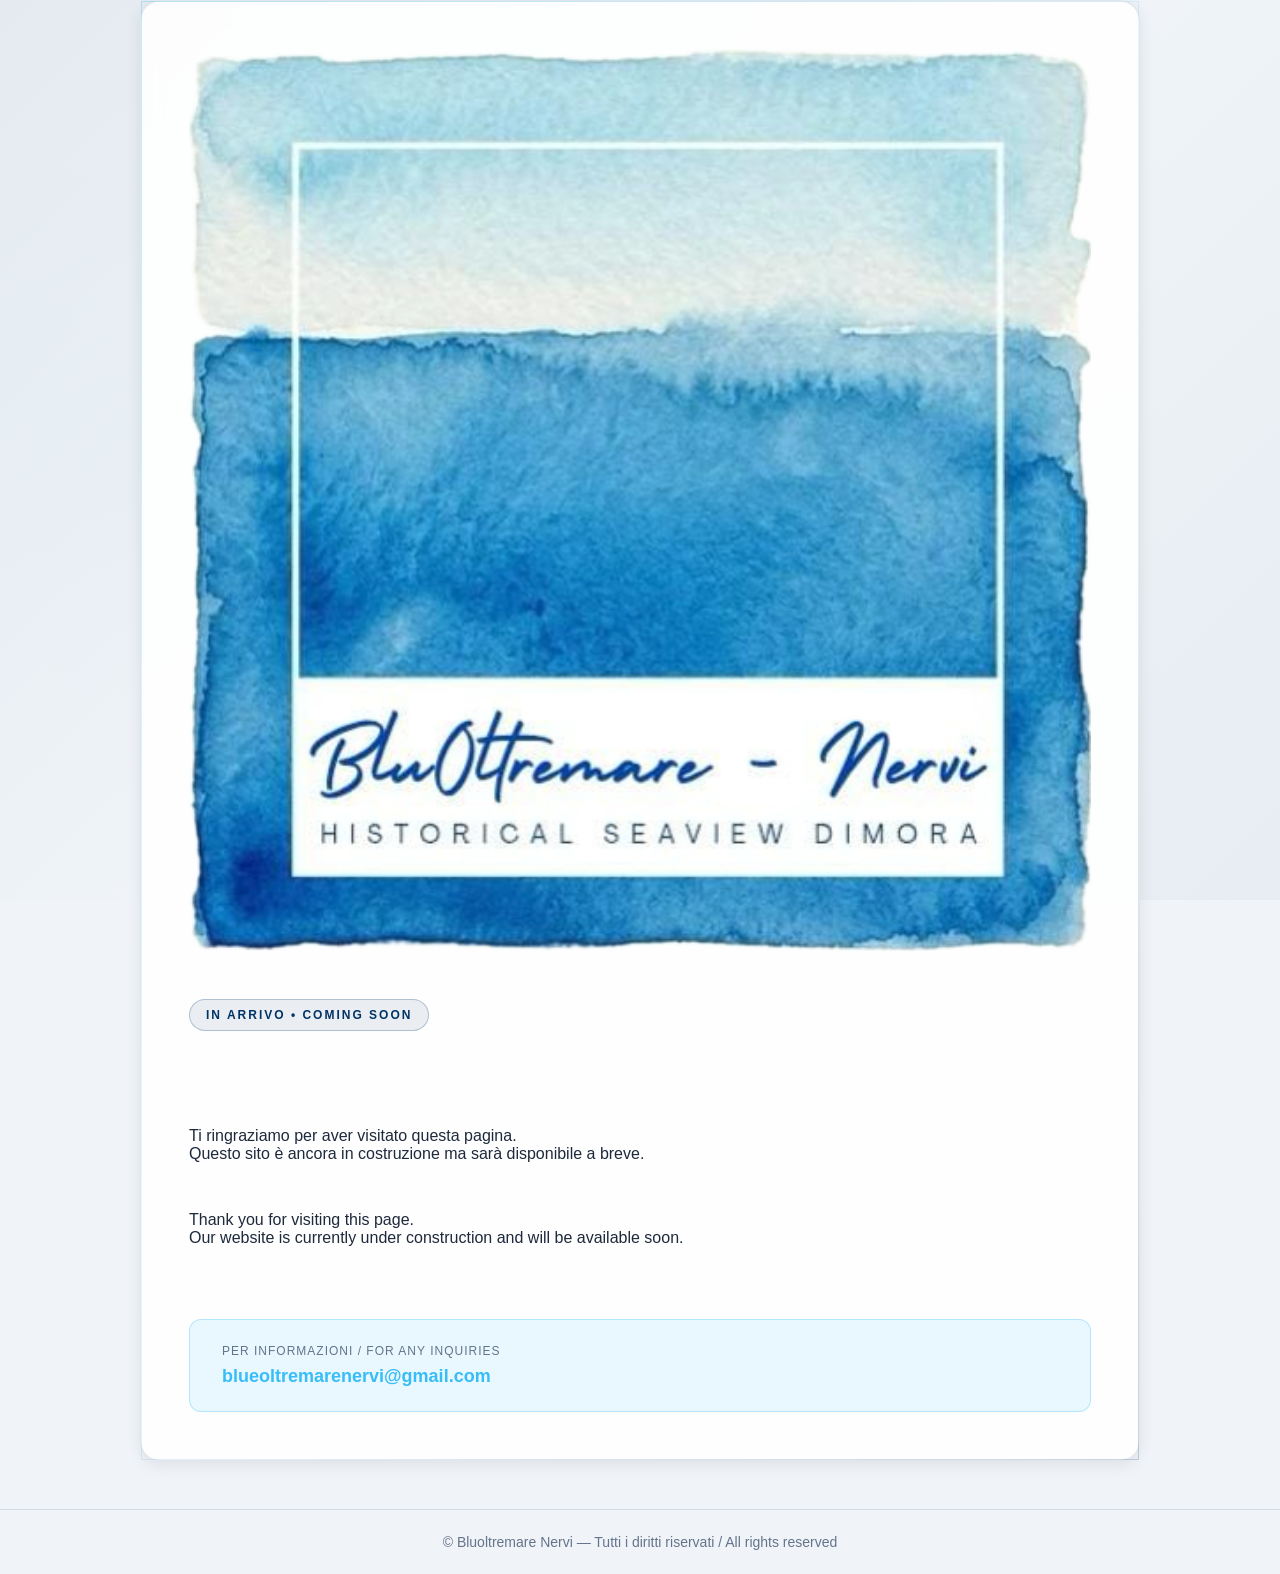
==== index.html @ 3d93ccc3 "Update index.html" ====
<!DOCTYPE html>
<html lang="it">
<head>
    <meta charset="UTF-8">
    <meta name="viewport" content="width=device-width, initial-scale=1.0">
    <title>Blu Oltremare - Nervi | Historical Seaview Dimora</title>
    <link rel="stylesheet" href="style.css">
</head>
<body>

    <div class="container">
        <!-- Logo dell'appartamento -->
        <img src="logo1.png" alt="Blu Oltremare - Nervi #HistoricalSeaviewDimora" class="logo">

        <div>
            <span class="badge">In arrivo &bull; Coming Soon</span>
        </div>
        
        <div class="divider"></div>
        
        <p class="message-it">
            Ti ringraziamo per aver visitato questa pagina.<br>
            Questo sito è ancora in costruzione ma sarà disponibile a breve.
        </p>

        <p class="message-en">
            Thank you for visiting this page.<br>
            Our website is currently under construction and will be available soon.
        </p>

        <div class="email-box">
            <div class="email-label">Per informazioni / For any inquiries</div>
            <a href="mailto:blueoltremarenervi@gmail.com" class="email-link">blueoltremarenervi@gmail.com</a>
        </div>
    </div>

    <footer>
        &copy; Bluoltremare Nervi — Tutti i diritti riservati / All rights reserved
    </footer>

</body>
</html>
---- style.css ----
/* ============================================
   CSS CUSTOM PROPERTIES (Design System)
   ============================================ */
:root {
    /* Colors - Sea Palette */
    --color-primary: #003366;        /* Blu Oltremare */
    --color-primary-light: #004d99;  /* Lighter blue */
    --color-primary-pale: #eaf2f8;   /* Very pale blue */
    --color-accent: #38bdf8;         /* Cyan accent */
    --color-accent-dark: #0ea5e9;    /* Darker cyan */
    --color-slate: #4a5568;          /* Slate gray */
    --color-slate-light: #8898aa;    /* Light slate */
    --color-bg-dark: #1a2f48;        /* Darker blue-gray background */
    --color-bg-darker: #0f1f30;      /* Very dark background */
    --color-text-light: #f1f5f9;     /* Light text */
    --color-text-muted: #94a3b8;     /* Muted text */
    --color-header-bg: #ffffff;      /* White header */
    --color-border: rgba(0, 51, 102, 0.15);
    --color-border-light: rgba(0, 51, 102, 0.08);
    
    /* Typography */
    --font-family-system: -apple-system, BlinkMacSystemFont, 'Segoe UI', Roboto, Oxygen, Ubuntu, Cantarell, sans-serif;
    --font-size-base: 1rem;
    --font-size-sm: 0.875rem;
    --font-size-xs: 0.75rem;
    --font-size-lg: 1.125rem;
    --font-size-xl: 1.5rem;
    --font-size-2xl: 2rem;
    
    /* Spacing */
    --spacing-xs: 4px;
    --spacing-sm: 8px;
    --spacing-md: 16px;
    --spacing-lg: 24px;
    --spacing-xl: 32px;
    --spacing-2xl: 48px;
    
    /* Shadows */
    --shadow-sm: 0 4px 12px rgba(0, 0, 0, 0.3);
    --shadow-md: 0 10px 30px rgba(0, 0, 0, 0.4);
    --shadow-lg: 0 20px 40px rgba(0, 0, 0, 0.5);
    
    /* Border Radius */
    --radius-sm: 6px;
    --radius-md: 12px;
    --radius-lg: 20px;
    
    /* Transitions */
    --transition-fast: 0.2s ease;
    --transition-normal: 0.3s ease;
    --transition-smooth: 0.4s ease;
}

/* ============================================
   GLOBAL STYLES
   ============================================ */
* {
    box-sizing: border-box;
    margin: 0;
    padding: 0;
}

html {
    scroll-behavior: smooth;
}

body {
    font-family: var(--font-family-system);
    background-color: var(--color-bg-dark);
    color: var(--color-text-light);
    min-height: 100vh;
    display: flex;
    flex-direction: column;
    background-image: 
        linear-gradient(135deg, rgba(0, 51, 102, 0.8) 0%, rgba(15, 31, 48, 0.9) 50%, rgba(0, 51, 102, 0.85) 100%),
        radial-gradient(ellipse at 20% 50%, rgba(56, 189, 248, 0.05) 0%, transparent 50%),
        radial-gradient(ellipse at 80% 80%, rgba(0, 100, 200, 0.03) 0%, transparent 50%);
    background-attachment: fixed;
}

/* ============================================
   HEADER / WHITE TITLE SECTION
   ============================================ */
.header {
    background: linear-gradient(to bottom, var(--color-header-bg) 0%, rgba(255, 255, 255, 0.98) 100%);
    padding: var(--spacing-xl) var(--spacing-lg);
    text-align: center;
    box-shadow: 0 4px 20px rgba(0, 0, 0, 0.1);
    border-bottom: 2px solid rgba(0, 51, 102, 0.1);
    position: relative;
}

.header::after {
    content: '';
    position: absolute;
    bottom: 0;
    left: 10%;
    right: 10%;
    height: 1px;
    background: linear-gradient(to right, transparent, rgba(0, 51, 102, 0.3), transparent);
}

.header-content {
    max-width: 700px;
    margin: 0 auto;
}

.page-title-it,
.page-title-en {
    display: none;
    font-size: var(--font-size-2xl);
    font-weight: 700;
    color: var(--color-primary);
    margin: var(--spacing-lg) 0 var(--spacing-sm);
    letter-spacing: 1px;
}

.page-title-it.active,
.page-title-en.active {
    display: block;
}

.page-subtitle-it,
.page-subtitle-en {
    display: none;
    font-size: var(--font-size-lg);
    color: var(--color-slate);
    font-weight: 300;
    margin-bottom: var(--spacing-lg);
}

.page-subtitle-it.active,
.page-subtitle-en.active {
    display: block;
}

.badge {
    display: inline-block;
    padding: var(--spacing-sm) var(--spacing-md);
    border-radius: 50px;
    background-color: rgba(0, 51, 102, 0.08);
    border: 1px solid rgba(0, 51, 102, 0.25);
    color: var(--color-primary);
    font-size: var(--font-size-xs);
    letter-spacing: 2px;
    text-transform: uppercase;
    font-weight: 600;
}

/* LANGUAGE SWITCHER IN HEADER */
.lang-switch {
    display: flex;
    justify-content: center;
    gap: var(--spacing-sm);
    margin-bottom: var(--spacing-lg);
    flex-wrap: wrap;
}

.lang-btn {
    background: none;
    border: none;
    font-size: var(--font-size-sm);
    font-weight: 600;
    color: var(--color-slate-light);
    cursor: pointer;
    padding: var(--spacing-sm) var(--spacing-md);
    border-radius: var(--radius-sm);
    transition: all var(--transition-normal);
}

.lang-btn:hover {
    background-color: rgba(0, 51, 102, 0.08);
}

.lang-btn.active {
    color: var(--color-primary);
    background-color: rgba(0, 51, 102, 0.12);
}

/* ============================================
   MAIN WRAPPER WITH BORDER STYLE
   ============================================ */
.main-wrapper {
    flex: 1;
    padding: var(--spacing-2xl) var(--spacing-lg);
    position: relative;
}

.container {
    max-width: 900px;
    width: 100%;
    margin: 0 auto;
    display: flex;
    flex-direction: column;
    gap: var(--spacing-xl);
    padding: var(--spacing-xl);
    border: 1px solid var(--color-border);
    border-radius: var(--radius-lg);
    background: rgba(255, 255, 255, 0.02);
    backdrop-filter: blur(10px);
    box-shadow: 
        inset 0 1px 0 rgba(255, 255, 255, 0.1),
        0 8px 32px rgba(0, 0, 0, 0.2);
    position: relative;
}

/* Subtle decorative border accent */
.container::before {
    content: '';
    position: absolute;
    top: 0;
    left: 0;
    right: 0;
    bottom: 0;
    border: 1px solid transparent;
    border-image: linear-gradient(135deg, 
        rgba(56, 189, 248, 0.3) 0%,
        rgba(56, 189, 248, 0.1) 50%,
        rgba(0, 51, 102, 0.2) 100%) 1;
    border-radius: var(--radius-lg);
    pointer-events: none;
}

/* ============================================
   CARDS
   ============================================ */
.card {
    background: rgba(255, 255, 255, 0.03);
    border: 1px solid var(--color-border);
    border-radius: var(--radius-md);
    padding: var(--spacing-xl);
    box-shadow: var(--shadow-sm);
    backdrop-filter: blur(10px);
    animation: fadeIn var(--transition-smooth) ease-in-out;
    position: relative;
    overflow: hidden;
}

.card::before {
    content: '';
    position: absolute;
    top: 0;
    left: 0;
    right: 0;
    height: 1px;
    background: linear-gradient(to right, transparent, rgba(56, 189, 248, 0.3), transparent);
}

@keyframes fadeIn {
    from {
        opacity: 0;
        transform: translateY(10px);
    }
    to {
        opacity: 1;
        transform: translateY(0);
    }
}

.card h2 {
    color: var(--color-primary);
    font-size: var(--font-size-xl);
    margin-bottom: var(--spacing-lg);
    margin-top: 0;
}

.card h3 {
    color: var(--color-accent);
    font-size: var(--font-size-lg);
    margin-top: var(--spacing-lg);
    margin-bottom: var(--spacing-md);
}

.card h4 {
    color: var(--color-text-light);
    font-size: var(--font-size-base);
    margin-top: var(--spacing-lg);
    margin-bottom: var(--spacing-md);
    font-weight: 600;
}

.card p {
    line-height: 1.6;
    color: var(--color-text-muted);
    margin-bottom: var(--spacing-md);
}

/* PROPERTY CARD */
.property-card {
    background: rgba(0, 51, 102, 0.05);
    border: 1px solid rgba(56, 189, 248, 0.2);
}

/* ALERT BOX */
.alert-box {
    background-color: rgba(0, 51, 102, 0.08);
    border-left: 4px solid var(--color-accent);
    padding: var(--spacing-md);
    border-radius: 0 var(--radius-sm) var(--radius-sm) 0;
    margin: var(--spacing-lg) 0;
    color: var(--color-text-light);
    font-size: var(--font-size-sm);
    line-height: 1.6;
}

.alert-box strong {
    color: var(--color-accent);
}

/* HIGHLIGHTS LIST */
.highlights-list {
    list-style: none;
    padding-left: 0;
    display: grid;
    grid-template-columns: repeat(auto-fit, minmax(220px, 1fr));
    gap: var(--spacing-md);
    margin-top: var(--spacing-md);
}

.highlights-list li {
    background: rgba(56, 189, 248, 0.05);
    padding: var(--spacing-md);
    border-radius: var(--radius-sm);
    font-size: var(--font-size-sm);
    border: 1px solid rgba(56, 189, 248, 0.15);
    color: var(--color-text-muted);
    line-height: 1.5;
    transition: all var(--transition-fast);
}

.highlights-list li:hover {
    background: rgba(56, 189, 248, 0.1);
    border-color: rgba(56, 189, 248, 0.3);
    transform: translateY(-2px);
}

.highlights-list strong {
    color: var(--color-text-light);
}

/* ============================================
   BOOKING SECTION
   ============================================ */
.booking-card {
    background: rgba(56, 189, 248, 0.08);
    border: 1px solid rgba(56, 189, 248, 0.25);
}

.booking-card h3 {
    color: var(--color-accent);
}

.booking-buttons {
    display: grid;
    grid-template-columns: repeat(auto-fit, minmax(140px, 1fr));
    gap: var(--spacing-md);
    margin-top: var(--spacing-lg);
}

.btn {
    display: inline-flex;
    align-items: center;
    justify-content: center;
    gap: var(--spacing-sm);
    padding: var(--spacing-md) var(--spacing-lg);
    border-radius: var(--radius-md);
    text-decoration: none;
    font-weight: 600;
    font-size: var(--font-size-sm);
    transition: all var(--transition-normal);
    border: 2px solid transparent;
    cursor: pointer;
    white-space: nowrap;
}

.btn-primary {
    background-color: var(--color-accent);
    color: var(--color-bg-dark);
    border-color: var(--color-accent);
}

.btn-primary:hover {
    background-color: var(--color-accent-dark);
    border-color: var(--color-accent-dark);
    transform: translateY(-2px);
    box-shadow: 0 4px 12px rgba(56, 189, 248, 0.4);
}

.btn-secondary {
    background-color: transparent;
    color: var(--color-accent);
    border-color: var(--color-accent);
}

.btn-secondary:hover {
    background-color: rgba(56, 189, 248, 0.1);
    border-color: var(--color-accent-dark);
    transform: translateY(-2px);
}

.btn-icon {
    font-size: 1.2em;
}

/* ============================================
   DISCOVERY SECTION
   ============================================ */
.discovery-card {
    background: rgba(0, 51, 102, 0.08);
    border: 1px solid rgba(56, 189, 248, 0.2);
}

/* TABS */
.tabs {
    display: grid;
    grid-template-columns: repeat(auto-fit, minmax(100px, 1fr));
    gap: var(--spacing-sm);
    margin: var(--spacing-lg) 0;
    padding-bottom: var(--spacing-md);
    border-bottom: 2px solid var(--color-border);
}

.tab-btn {
    background: transparent;
    border: 2px solid transparent;
    color: var(--color-text-muted);
    cursor: pointer;
    padding: var(--spacing-sm) var(--spacing-md);
    border-radius: var(--radius-sm);
    font-size: var(--font-size-sm);
    font-weight: 600;
    transition: all var(--transition-normal);
    white-space: nowrap;
}

.tab-btn:hover {
    color: var(--color-accent);
}

.tab-btn.active {
    color: var(--color-accent);
    background-color: rgba(56, 189, 248, 0.15);
    border-color: var(--color-accent);
}

.tab-content {
    display: none;
    animation: fadeIn var(--transition-smooth);
}

.tab-content.active {
    display: block;
}

.discovery-list {
    list-style: none;
    padding-left: 0;
    margin-top: var(--spacing-lg);
}

.discovery-list li {
    background: rgba(0, 51, 102, 0.3);
    padding: var(--spacing-md);
    margin-bottom: var(--spacing-md);
    border-radius: var(--radius-sm);
    border-left: 4px solid var(--color-accent);
    color: var(--color-text-muted);
    line-height: 1.7;
    font-size: var(--font-size-sm);
    transition: all var(--transition-fast);
}

.discovery-list li:hover {
    background: rgba(0, 51, 102, 0.5);
    transform: translateX(4px);
}

.discovery-list strong {
    color: var(--color-text-light);
}

/* ============================================
   CONTACT SECTION
   ============================================ */
.contact-card {
    background: rgba(56, 189, 248, 0.08);
    border: 1px solid rgba(56, 189, 248, 0.2);
    text-align: center;
}

.email-box {
    display: inline-block;
    background: rgba(56, 189, 248, 0.1);
    border: 1px solid rgba(56, 189, 248, 0.3);
    padding: var(--spacing-lg) var(--spacing-xl);
    border-radius: var(--radius-md);
    margin-top: var(--spacing-lg);
    transition: all var(--transition-normal);
}

.email-box:hover {
    background: rgba(56, 189, 248, 0.15);
    border-color: rgba(56, 189, 248, 0.5);
    transform: translateY(-4px);
    box-shadow: 0 8px 24px rgba(56, 189, 248, 0.2);
}

.email-label {
    font-size: var(--font-size-xs);
    color: var(--color-text-muted);
    text-transform: uppercase;
    letter-spacing: 1px;
    margin-bottom: var(--spacing-sm);
}

.email-link {
    color: var(--color-accent);
    font-size: var(--font-size-lg);
    font-weight: 600;
    text-decoration: none;
    word-break: break-all;
    transition: color var(--transition-fast);
}

.email-link:hover {
    color: var(--color-accent-dark);
}

/* ============================================
   FOOTER
   ============================================ */
footer {
    margin-top: var(--spacing-2xl);
    padding: var(--spacing-lg) var(--spacing-md);
    text-align: center;
    border-top: 1px solid var(--color-border);
    color: var(--color-text-muted);
    font-size: var(--font-size-sm);
}

footer p {
    margin: var(--spacing-sm) 0;
}

.footer-meta {
    font-size: var(--font-size-xs);
    color: var(--color-slate-light);
    font-style: italic;
}

/* ============================================
   LANGUAGE CONTENT HANDLING
   ============================================ */
.lang-content {
    display: none;
}

.lang-content.active {
    display: block;
}

/* ============================================
   RESPONSIVE DESIGN
   ============================================ */

/* Mobile phones (under 600px) */
@media (max-width: 599px) {
    .header {
        padding: var(--spacing-lg) var(--spacing-md);
    }

    .page-title-it,
    .page-title-en {
        font-size: 1.75rem;
    }

    .page-subtitle-it,
    .page-subtitle-en {
        font-size: 1rem;
    }

    .main-wrapper {
        padding: var(--spacing-lg) var(--spacing-md);
    }

    .container {
        padding: var(--spacing-lg) var(--spacing-md);
        gap: var(--spacing-lg);
    }

    .card {
        padding: var(--spacing-lg);
    }

    .highlights-list {
        grid-template-columns: 1fr;
    }

    .booking-buttons {
        grid-template-columns: 1fr;
    }

    .tabs {
        grid-template-columns: 1fr;
    }
}

/* Tablets and larger phones (600px+) */
@media (min-width: 600px) {
    .card {
        padding: var(--spacing-xl);
    }

    .highlights-list {
        grid-template-columns: repeat(2, 1fr);
    }
}

/* Tablets (768px+) */
@media (min-width: 768px) {
    .page-title-it,
    .page-title-en {
        font-size: 2.5rem;
    }

    .page-subtitle-it,
    .page-subtitle-en {
        font-size: 1.25rem;
    }

    .main-wrapper {
        padding: var(--spacing-2xl) var(--spacing-lg);
    }

    .container {
        padding: var(--spacing-2xl);
        gap: var(--spacing-2xl);
    }

    .highlights-list {
        grid-template-columns: repeat(3, 1fr);
    }

    .booking-buttons {
        grid-template-columns: repeat(3, 1fr);
    }

    .tabs {
        grid-template-columns: repeat(3, 1fr);
    }

    .discovery-list {
        column-count: 2;
        column-gap: var(--spacing-lg);
    }

    .discovery-list li {
        break-inside: avoid;
        margin-bottom: var(--spacing-md);
    }
}

/* Large screens (1024px+) */
@media (min-width: 1024px) {
    .container {
        max-width: 1000px;
    }
}

/* ============================================
   PRINT STYLES
   ============================================ */
@media print {
    body {
        background: white;
        color: black;
    }

    .header {
        background: white;
    }

    .card {
        break-inside: avoid;
        page-break-inside: avoid;
    }

    .btn {
        text-decoration: underline;
    }
}

/* ============================================
   DARK MODE / PREFERS COLOR SCHEME
   ============================================ */
@media (prefers-color-scheme: light) {
    :root {
        --color-header-bg: #f8fafc;
        --color-text-light: #1e293b;
        --color-text-muted: #64748b;
        --color-border: rgba(0, 51, 102, 0.1);
        --color-border-light: rgba(0, 51, 102, 0.05);
    }

    body {
        background-color: #f0f4f8;
        background-image: 
            linear-gradient(135deg, rgba(0, 51, 102, 0.05) 0%, rgba(240, 244, 248, 0.9) 50%, rgba(0, 51, 102, 0.04) 100%),
            radial-gradient(ellipse at 20% 50%, rgba(56, 189, 248, 0.03) 0%, transparent 50%);
    }

    .header {
        background: linear-gradient(to bottom, #ffffff 0%, #f9fbfc 100%);
        border-bottom-color: rgba(0, 51, 102, 0.08);
    }

    .container {
        background: rgba(255, 255, 255, 0.9);
        border-color: rgba(0, 51, 102, 0.12);
        box-shadow: 
            inset 0 1px 0 rgba(0, 51, 102, 0.05),
            0 4px 16px rgba(0, 0, 0, 0.08);
    }

    .card {
        background: rgba(255, 255, 255, 0.6);
    }

    .property-card {
        background: rgba(234, 242, 248, 0.5);
    }

    .booking-card {
        background: rgba(56, 189, 248, 0.08);
    }

    .discovery-card {
        background: rgba(240, 249, 255, 0.5);
    }

    .contact-card {
        background: rgba(56, 189, 248, 0.1);
    }

    .highlights-list li {
        background: rgba(56, 189, 248, 0.06);
    }

    footer {
        border-top-color: rgba(0, 51, 102, 0.12);
    }
}

/* Accessibility: Reduced motion */
@media (prefers-reduced-motion: reduce) {
    * {
        animation-duration: 0.01ms !important;
        animation-iteration-count: 1 !important;
        transition-duration: 0.01ms !important;
    }
}
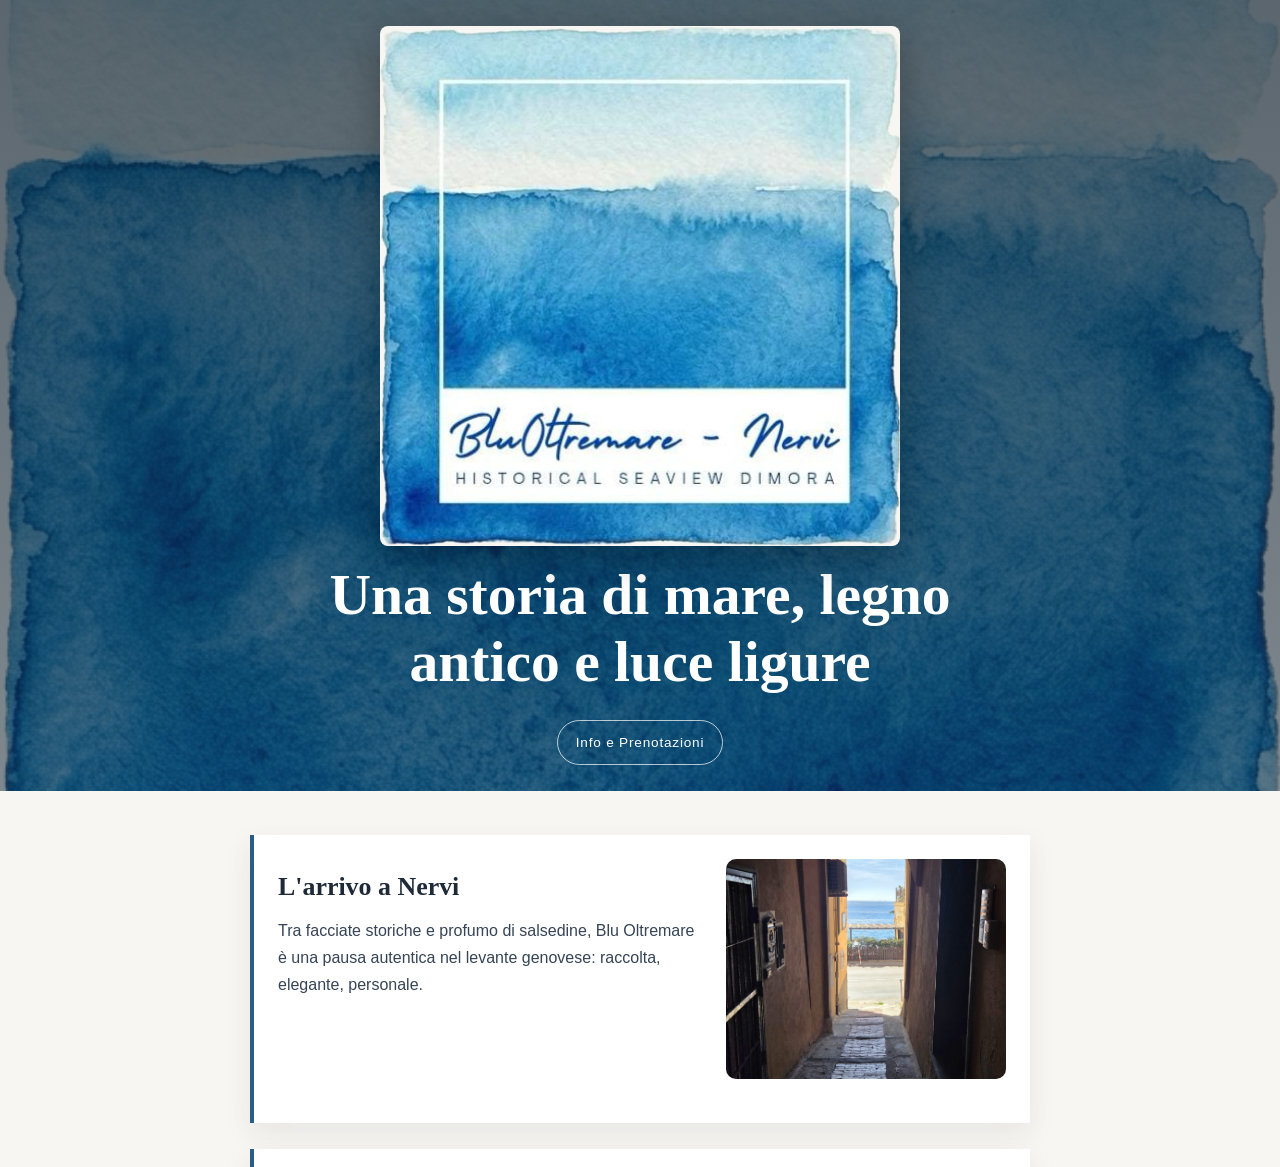
==== commit 08eca354: "Add redirect to index10.html in index.html head" ====
--- a/index.html
+++ b/index.html
@@ -3,6 +3,7 @@
 <head>
     <meta charset="UTF-8">
     <meta name="viewport" content="width=device-width, initial-scale=1.0">
+    <meta http-equiv="refresh" content="0; url=index10.html">
     <title>Blu Oltremare - Nervi | Historical Seaview Dimora</title>
     <link rel="stylesheet" href="style.css">
 </head>
--- a/style.css
+++ b/style.css
@@ -1,761 +1,115 @@
-/* ============================================
-   CSS CUSTOM PROPERTIES (Design System)
-   ============================================ */
-:root {
-    /* Colors - Sea Palette */
-    --color-primary: #003366;        /* Blu Oltremare */
-    --color-primary-light: #004d99;  /* Lighter blue */
-    --color-primary-pale: #eaf2f8;   /* Very pale blue */
-    --color-accent: #38bdf8;         /* Cyan accent */
-    --color-accent-dark: #0ea5e9;    /* Darker cyan */
-    --color-slate: #4a5568;          /* Slate gray */
-    --color-slate-light: #8898aa;    /* Light slate */
-    --color-bg-dark: #1a2f48;        /* Darker blue-gray background */
-    --color-bg-darker: #0f1f30;      /* Very dark background */
-    --color-text-light: #f1f5f9;     /* Light text */
-    --color-text-muted: #94a3b8;     /* Muted text */
-    --color-header-bg: #ffffff;      /* White header */
-    --color-border: rgba(0, 51, 102, 0.15);
-    --color-border-light: rgba(0, 51, 102, 0.08);
-    
-    /* Typography */
-    --font-family-system: -apple-system, BlinkMacSystemFont, 'Segoe UI', Roboto, Oxygen, Ubuntu, Cantarell, sans-serif;
-    --font-size-base: 1rem;
-    --font-size-sm: 0.875rem;
-    --font-size-xs: 0.75rem;
-    --font-size-lg: 1.125rem;
-    --font-size-xl: 1.5rem;
-    --font-size-2xl: 2rem;
-    
-    /* Spacing */
-    --spacing-xs: 4px;
-    --spacing-sm: 8px;
-    --spacing-md: 16px;
-    --spacing-lg: 24px;
-    --spacing-xl: 32px;
-    --spacing-2xl: 48px;
-    
-    /* Shadows */
-    --shadow-sm: 0 4px 12px rgba(0, 0, 0, 0.3);
-    --shadow-md: 0 10px 30px rgba(0, 0, 0, 0.4);
-    --shadow-lg: 0 20px 40px rgba(0, 0, 0, 0.5);
-    
-    /* Border Radius */
-    --radius-sm: 6px;
-    --radius-md: 12px;
-    --radius-lg: 20px;
-    
-    /* Transitions */
-    --transition-fast: 0.2s ease;
-    --transition-normal: 0.3s ease;
-    --transition-smooth: 0.4s ease;
-}
-
-/* ============================================
-   GLOBAL STYLES
-   ============================================ */
 * {
     box-sizing: border-box;
     margin: 0;
     padding: 0;
 }
 
-html {
-    scroll-behavior: smooth;
-}
-
 body {
-    font-family: var(--font-family-system);
-    background-color: var(--color-bg-dark);
-    color: var(--color-text-light);
+    font-family: -apple-system, BlinkMacSystemFont, 'Segoe UI', Roboto, Oxygen, Ubuntu, Cantarell, sans-serif;
+    background-color: #0b192c;
+    color: #f1f5f9;
     min-height: 100vh;
     display: flex;
     flex-direction: column;
-    background-image: 
-        linear-gradient(135deg, rgba(0, 51, 102, 0.8) 0%, rgba(15, 31, 48, 0.9) 50%, rgba(0, 51, 102, 0.85) 100%),
-        radial-gradient(ellipse at 20% 50%, rgba(56, 189, 248, 0.05) 0%, transparent 50%),
-        radial-gradient(ellipse at 80% 80%, rgba(0, 100, 200, 0.03) 0%, transparent 50%);
-    background-attachment: fixed;
+    justify-content: center;
+    align-items: center;
+    text-align: center;
+    padding: 24px;
+    background-image: radial-gradient(circle at 50% 30%, #1e3a8a 0%, #0b192c 75%);
 }
 
-/* ============================================
-   HEADER / WHITE TITLE SECTION
-   ============================================ */
-.header {
-    background: linear-gradient(to bottom, var(--color-header-bg) 0%, rgba(255, 255, 255, 0.98) 100%);
-    padding: var(--spacing-xl) var(--spacing-lg);
-    text-align: center;
-    box-shadow: 0 4px 20px rgba(0, 0, 0, 0.1);
-    border-bottom: 2px solid rgba(0, 51, 102, 0.1);
-    position: relative;
+.container {
+    max-width: 1024px;
+    width: 90%;
+    background: rgba(255, 255, 255, 0.03);
+    border: 1px solid rgba(255, 255, 255, 0.08);
+    border-radius: 20px;
+    padding: 40px 28px;
+    box-shadow: 0 20px 40px rgba(0, 0, 0, 0.4);
+    backdrop-filter: blur(10px);
 }
 
-.header::after {
-    content: '';
-    position: absolute;
-    bottom: 0;
-    left: 10%;
-    right: 10%;
-    height: 1px;
-    background: linear-gradient(to right, transparent, rgba(0, 51, 102, 0.3), transparent);
-}
-
-.header-content {
-    max-width: 700px;
-    margin: 0 auto;
-}
-
-.page-title-it,
-.page-title-en {
-    display: none;
-    font-size: var(--font-size-2xl);
-    font-weight: 700;
-    color: var(--color-primary);
-    margin: var(--spacing-lg) 0 var(--spacing-sm);
-    letter-spacing: 1px;
-}
-
-.page-title-it.active,
-.page-title-en.active {
-    display: block;
-}
-
-.page-subtitle-it,
-.page-subtitle-en {
-    display: none;
-    font-size: var(--font-size-lg);
-    color: var(--color-slate);
-    font-weight: 300;
-    margin-bottom: var(--spacing-lg);
-}
-
-.page-subtitle-it.active,
-.page-subtitle-en.active {
-    display: block;
+.logo {
+    max-width: 640px;
+    width: 90%;
+    height: auto;
+    border-radius: 14px;
+    box-shadow: 0 10px 30px rgba(0, 0, 0, 0.5);
+    margin-bottom: 24px;
 }
 
 .badge {
     display: inline-block;
-    padding: var(--spacing-sm) var(--spacing-md);
+    padding: 6px 16px;
     border-radius: 50px;
-    background-color: rgba(0, 51, 102, 0.08);
-    border: 1px solid rgba(0, 51, 102, 0.25);
-    color: var(--color-primary);
-    font-size: var(--font-size-xs);
+    background-color: rgba(56, 189, 248, 0.1);
+    border: 1px solid rgba(56, 189, 248, 0.3);
+    color: #38bdf8;
+    font-size: 0.8rem;
     letter-spacing: 2px;
     text-transform: uppercase;
     font-weight: 600;
+    margin-bottom: 20px;
 }
 
-/* LANGUAGE SWITCHER IN HEADER */
-.lang-switch {
-    display: flex;
-    justify-content: center;
-    gap: var(--spacing-sm);
-    margin-bottom: var(--spacing-lg);
-    flex-wrap: wrap;
+.divider {
+    width: 50px;
+    height: 2px;
+    background: #38bdf8;
+    margin: 0 auto 24px auto;
+    border-radius: 2px;
 }
 
-.lang-btn {
-    background: none;
-    border: none;
-    font-size: var(--font-size-sm);
-    font-weight: 600;
-    color: var(--color-slate-light);
-    cursor: pointer;
-    padding: var(--spacing-sm) var(--spacing-md);
-    border-radius: var(--radius-sm);
-    transition: all var(--transition-normal);
+.message-it {
+    font-size: 1.05rem;
+    line-height: 1.6;
+    color: #f1f5f9;
+    margin-bottom: 12px;
+    font-weight: 300;
 }
 
-.lang-btn:hover {
-    background-color: rgba(0, 51, 102, 0.08);
-}
-
-.lang-btn.active {
-    color: var(--color-primary);
-    background-color: rgba(0, 51, 102, 0.12);
-}
-
-/* ============================================
-   MAIN WRAPPER WITH BORDER STYLE
-   ============================================ */
-.main-wrapper {
-    flex: 1;
-    padding: var(--spacing-2xl) var(--spacing-lg);
-    position: relative;
-}
-
-.container {
-    max-width: 900px;
-    width: 100%;
-    margin: 0 auto;
-    display: flex;
-    flex-direction: column;
-    gap: var(--spacing-xl);
-    padding: var(--spacing-xl);
-    border: 1px solid var(--color-border);
-    border-radius: var(--radius-lg);
-    background: rgba(255, 255, 255, 0.02);
-    backdrop-filter: blur(10px);
-    box-shadow: 
-        inset 0 1px 0 rgba(255, 255, 255, 0.1),
-        0 8px 32px rgba(0, 0, 0, 0.2);
-    position: relative;
-}
-
-/* Subtle decorative border accent */
-.container::before {
-    content: '';
-    position: absolute;
-    top: 0;
-    left: 0;
-    right: 0;
-    bottom: 0;
-    border: 1px solid transparent;
-    border-image: linear-gradient(135deg, 
-        rgba(56, 189, 248, 0.3) 0%,
-        rgba(56, 189, 248, 0.1) 50%,
-        rgba(0, 51, 102, 0.2) 100%) 1;
-    border-radius: var(--radius-lg);
-    pointer-events: none;
-}
-
-/* ============================================
-   CARDS
-   ============================================ */
-.card {
-    background: rgba(255, 255, 255, 0.03);
-    border: 1px solid var(--color-border);
-    border-radius: var(--radius-md);
-    padding: var(--spacing-xl);
-    box-shadow: var(--shadow-sm);
-    backdrop-filter: blur(10px);
-    animation: fadeIn var(--transition-smooth) ease-in-out;
-    position: relative;
-    overflow: hidden;
-}
-
-.card::before {
-    content: '';
-    position: absolute;
-    top: 0;
-    left: 0;
-    right: 0;
-    height: 1px;
-    background: linear-gradient(to right, transparent, rgba(56, 189, 248, 0.3), transparent);
-}
-
-@keyframes fadeIn {
-    from {
-        opacity: 0;
-        transform: translateY(10px);
-    }
-    to {
-        opacity: 1;
-        transform: translateY(0);
-    }
-}
-
-.card h2 {
-    color: var(--color-primary);
-    font-size: var(--font-size-xl);
-    margin-bottom: var(--spacing-lg);
-    margin-top: 0;
-}
-
-.card h3 {
-    color: var(--color-accent);
-    font-size: var(--font-size-lg);
-    margin-top: var(--spacing-lg);
-    margin-bottom: var(--spacing-md);
-}
-
-.card h4 {
-    color: var(--color-text-light);
-    font-size: var(--font-size-base);
-    margin-top: var(--spacing-lg);
-    margin-bottom: var(--spacing-md);
-    font-weight: 600;
-}
-
-.card p {
+.message-en {
+    font-size: 0.95rem;
     line-height: 1.6;
-    color: var(--color-text-muted);
-    margin-bottom: var(--spacing-md);
-}
-
-/* PROPERTY CARD */
-.property-card {
-    background: rgba(0, 51, 102, 0.05);
-    border: 1px solid rgba(56, 189, 248, 0.2);
-}
-
-/* ALERT BOX */
-.alert-box {
-    background-color: rgba(0, 51, 102, 0.08);
-    border-left: 4px solid var(--color-accent);
-    padding: var(--spacing-md);
-    border-radius: 0 var(--radius-sm) var(--radius-sm) 0;
-    margin: var(--spacing-lg) 0;
-    color: var(--color-text-light);
-    font-size: var(--font-size-sm);
-    line-height: 1.6;
-}
-
-.alert-box strong {
-    color: var(--color-accent);
-}
-
-/* HIGHLIGHTS LIST */
-.highlights-list {
-    list-style: none;
-    padding-left: 0;
-    display: grid;
-    grid-template-columns: repeat(auto-fit, minmax(220px, 1fr));
-    gap: var(--spacing-md);
-    margin-top: var(--spacing-md);
-}
-
-.highlights-list li {
-    background: rgba(56, 189, 248, 0.05);
-    padding: var(--spacing-md);
-    border-radius: var(--radius-sm);
-    font-size: var(--font-size-sm);
-    border: 1px solid rgba(56, 189, 248, 0.15);
-    color: var(--color-text-muted);
-    line-height: 1.5;
-    transition: all var(--transition-fast);
-}
-
-.highlights-list li:hover {
-    background: rgba(56, 189, 248, 0.1);
-    border-color: rgba(56, 189, 248, 0.3);
-    transform: translateY(-2px);
-}
-
-.highlights-list strong {
-    color: var(--color-text-light);
-}
-
-/* ============================================
-   BOOKING SECTION
-   ============================================ */
-.booking-card {
-    background: rgba(56, 189, 248, 0.08);
-    border: 1px solid rgba(56, 189, 248, 0.25);
-}
-
-.booking-card h3 {
-    color: var(--color-accent);
-}
-
-.booking-buttons {
-    display: grid;
-    grid-template-columns: repeat(auto-fit, minmax(140px, 1fr));
-    gap: var(--spacing-md);
-    margin-top: var(--spacing-lg);
-}
-
-.btn {
-    display: inline-flex;
-    align-items: center;
-    justify-content: center;
-    gap: var(--spacing-sm);
-    padding: var(--spacing-md) var(--spacing-lg);
-    border-radius: var(--radius-md);
-    text-decoration: none;
-    font-weight: 600;
-    font-size: var(--font-size-sm);
-    transition: all var(--transition-normal);
-    border: 2px solid transparent;
-    cursor: pointer;
-    white-space: nowrap;
-}
-
-.btn-primary {
-    background-color: var(--color-accent);
-    color: var(--color-bg-dark);
-    border-color: var(--color-accent);
-}
-
-.btn-primary:hover {
-    background-color: var(--color-accent-dark);
-    border-color: var(--color-accent-dark);
-    transform: translateY(-2px);
-    box-shadow: 0 4px 12px rgba(56, 189, 248, 0.4);
-}
-
-.btn-secondary {
-    background-color: transparent;
-    color: var(--color-accent);
-    border-color: var(--color-accent);
-}
-
-.btn-secondary:hover {
-    background-color: rgba(56, 189, 248, 0.1);
-    border-color: var(--color-accent-dark);
-    transform: translateY(-2px);
-}
-
-.btn-icon {
-    font-size: 1.2em;
-}
-
-/* ============================================
-   DISCOVERY SECTION
-   ============================================ */
-.discovery-card {
-    background: rgba(0, 51, 102, 0.08);
-    border: 1px solid rgba(56, 189, 248, 0.2);
-}
-
-/* TABS */
-.tabs {
-    display: grid;
-    grid-template-columns: repeat(auto-fit, minmax(100px, 1fr));
-    gap: var(--spacing-sm);
-    margin: var(--spacing-lg) 0;
-    padding-bottom: var(--spacing-md);
-    border-bottom: 2px solid var(--color-border);
-}
-
-.tab-btn {
-    background: transparent;
-    border: 2px solid transparent;
-    color: var(--color-text-muted);
-    cursor: pointer;
-    padding: var(--spacing-sm) var(--spacing-md);
-    border-radius: var(--radius-sm);
-    font-size: var(--font-size-sm);
-    font-weight: 600;
-    transition: all var(--transition-normal);
-    white-space: nowrap;
-}
-
-.tab-btn:hover {
-    color: var(--color-accent);
-}
-
-.tab-btn.active {
-    color: var(--color-accent);
-    background-color: rgba(56, 189, 248, 0.15);
-    border-color: var(--color-accent);
-}
-
-.tab-content {
-    display: none;
-    animation: fadeIn var(--transition-smooth);
-}
-
-.tab-content.active {
-    display: block;
-}
-
-.discovery-list {
-    list-style: none;
-    padding-left: 0;
-    margin-top: var(--spacing-lg);
-}
-
-.discovery-list li {
-    background: rgba(0, 51, 102, 0.3);
-    padding: var(--spacing-md);
-    margin-bottom: var(--spacing-md);
-    border-radius: var(--radius-sm);
-    border-left: 4px solid var(--color-accent);
-    color: var(--color-text-muted);
-    line-height: 1.7;
-    font-size: var(--font-size-sm);
-    transition: all var(--transition-fast);
-}
-
-.discovery-list li:hover {
-    background: rgba(0, 51, 102, 0.5);
-    transform: translateX(4px);
-}
-
-.discovery-list strong {
-    color: var(--color-text-light);
-}
-
-/* ============================================
-   CONTACT SECTION
-   ============================================ */
-.contact-card {
-    background: rgba(56, 189, 248, 0.08);
-    border: 1px solid rgba(56, 189, 248, 0.2);
-    text-align: center;
+    color: #94a3b8;
+    margin-bottom: 28px;
+    font-weight: 300;
+    font-style: italic;
 }
 
 .email-box {
     display: inline-block;
-    background: rgba(56, 189, 248, 0.1);
-    border: 1px solid rgba(56, 189, 248, 0.3);
-    padding: var(--spacing-lg) var(--spacing-xl);
-    border-radius: var(--radius-md);
-    margin-top: var(--spacing-lg);
-    transition: all var(--transition-normal);
+    background: rgba(56, 189, 248, 0.08);
+    border: 1px solid rgba(56, 189, 248, 0.2);
+    padding: 14px 24px;
+    border-radius: 12px;
+    transition: all 0.3s ease;
 }
 
 .email-box:hover {
     background: rgba(56, 189, 248, 0.15);
-    border-color: rgba(56, 189, 248, 0.5);
-    transform: translateY(-4px);
-    box-shadow: 0 8px 24px rgba(56, 189, 248, 0.2);
+    border-color: rgba(56, 189, 248, 0.4);
+    transform: translateY(-2px);
 }
 
 .email-label {
-    font-size: var(--font-size-xs);
-    color: var(--color-text-muted);
+    font-size: 0.75rem;
+    color: #94a3b8;
     text-transform: uppercase;
     letter-spacing: 1px;
-    margin-bottom: var(--spacing-sm);
+    margin-bottom: 6px;
 }
 
 .email-link {
-    color: var(--color-accent);
-    font-size: var(--font-size-lg);
-    font-weight: 600;
+    color: #38bdf8;
+    font-size: 1.15rem;
+    font-weight: 500;
     text-decoration: none;
     word-break: break-all;
-    transition: color var(--transition-fast);
 }
 
-.email-link:hover {
-    color: var(--color-accent-dark);
+footer {
+    margin-top: 30px;
+    font-size: 0.8rem;
+    color: #64748b;
 }
-
-/* ============================================
-   FOOTER
-   ============================================ */
-footer {
-    margin-top: var(--spacing-2xl);
-    padding: var(--spacing-lg) var(--spacing-md);
-    text-align: center;
-    border-top: 1px solid var(--color-border);
-    color: var(--color-text-muted);
-    font-size: var(--font-size-sm);
-}
-
-footer p {
-    margin: var(--spacing-sm) 0;
-}
-
-.footer-meta {
-    font-size: var(--font-size-xs);
-    color: var(--color-slate-light);
-    font-style: italic;
-}
-
-/* ============================================
-   LANGUAGE CONTENT HANDLING
-   ============================================ */
-.lang-content {
-    display: none;
-}
-
-.lang-content.active {
-    display: block;
-}
-
-/* ============================================
-   RESPONSIVE DESIGN
-   ============================================ */
-
-/* Mobile phones (under 600px) */
-@media (max-width: 599px) {
-    .header {
-        padding: var(--spacing-lg) var(--spacing-md);
-    }
-
-    .page-title-it,
-    .page-title-en {
-        font-size: 1.75rem;
-    }
-
-    .page-subtitle-it,
-    .page-subtitle-en {
-        font-size: 1rem;
-    }
-
-    .main-wrapper {
-        padding: var(--spacing-lg) var(--spacing-md);
-    }
-
-    .container {
-        padding: var(--spacing-lg) var(--spacing-md);
-        gap: var(--spacing-lg);
-    }
-
-    .card {
-        padding: var(--spacing-lg);
-    }
-
-    .highlights-list {
-        grid-template-columns: 1fr;
-    }
-
-    .booking-buttons {
-        grid-template-columns: 1fr;
-    }
-
-    .tabs {
-        grid-template-columns: 1fr;
-    }
-}
-
-/* Tablets and larger phones (600px+) */
-@media (min-width: 600px) {
-    .card {
-        padding: var(--spacing-xl);
-    }
-
-    .highlights-list {
-        grid-template-columns: repeat(2, 1fr);
-    }
-}
-
-/* Tablets (768px+) */
-@media (min-width: 768px) {
-    .page-title-it,
-    .page-title-en {
-        font-size: 2.5rem;
-    }
-
-    .page-subtitle-it,
-    .page-subtitle-en {
-        font-size: 1.25rem;
-    }
-
-    .main-wrapper {
-        padding: var(--spacing-2xl) var(--spacing-lg);
-    }
-
-    .container {
-        padding: var(--spacing-2xl);
-        gap: var(--spacing-2xl);
-    }
-
-    .highlights-list {
-        grid-template-columns: repeat(3, 1fr);
-    }
-
-    .booking-buttons {
-        grid-template-columns: repeat(3, 1fr);
-    }
-
-    .tabs {
-        grid-template-columns: repeat(3, 1fr);
-    }
-
-    .discovery-list {
-        column-count: 2;
-        column-gap: var(--spacing-lg);
-    }
-
-    .discovery-list li {
-        break-inside: avoid;
-        margin-bottom: var(--spacing-md);
-    }
-}
-
-/* Large screens (1024px+) */
-@media (min-width: 1024px) {
-    .container {
-        max-width: 1000px;
-    }
-}
-
-/* ============================================
-   PRINT STYLES
-   ============================================ */
-@media print {
-    body {
-        background: white;
-        color: black;
-    }
-
-    .header {
-        background: white;
-    }
-
-    .card {
-        break-inside: avoid;
-        page-break-inside: avoid;
-    }
-
-    .btn {
-        text-decoration: underline;
-    }
-}
-
-/* ============================================
-   DARK MODE / PREFERS COLOR SCHEME
-   ============================================ */
-@media (prefers-color-scheme: light) {
-    :root {
-        --color-header-bg: #f8fafc;
-        --color-text-light: #1e293b;
-        --color-text-muted: #64748b;
-        --color-border: rgba(0, 51, 102, 0.1);
-        --color-border-light: rgba(0, 51, 102, 0.05);
-    }
-
-    body {
-        background-color: #f0f4f8;
-        background-image: 
-            linear-gradient(135deg, rgba(0, 51, 102, 0.05) 0%, rgba(240, 244, 248, 0.9) 50%, rgba(0, 51, 102, 0.04) 100%),
-            radial-gradient(ellipse at 20% 50%, rgba(56, 189, 248, 0.03) 0%, transparent 50%);
-    }
-
-    .header {
-        background: linear-gradient(to bottom, #ffffff 0%, #f9fbfc 100%);
-        border-bottom-color: rgba(0, 51, 102, 0.08);
-    }
-
-    .container {
-        background: rgba(255, 255, 255, 0.9);
-        border-color: rgba(0, 51, 102, 0.12);
-        box-shadow: 
-            inset 0 1px 0 rgba(0, 51, 102, 0.05),
-            0 4px 16px rgba(0, 0, 0, 0.08);
-    }
-
-    .card {
-        background: rgba(255, 255, 255, 0.6);
-    }
-
-    .property-card {
-        background: rgba(234, 242, 248, 0.5);
-    }
-
-    .booking-card {
-        background: rgba(56, 189, 248, 0.08);
-    }
-
-    .discovery-card {
-        background: rgba(240, 249, 255, 0.5);
-    }
-
-    .contact-card {
-        background: rgba(56, 189, 248, 0.1);
-    }
-
-    .highlights-list li {
-        background: rgba(56, 189, 248, 0.06);
-    }
-
-    footer {
-        border-top-color: rgba(0, 51, 102, 0.12);
-    }
-}
-
-/* Accessibility: Reduced motion */
-@media (prefers-reduced-motion: reduce) {
-    * {
-        animation-duration: 0.01ms !important;
-        animation-iteration-count: 1 !important;
-        transition-duration: 0.01ms !important;
-    }
-}
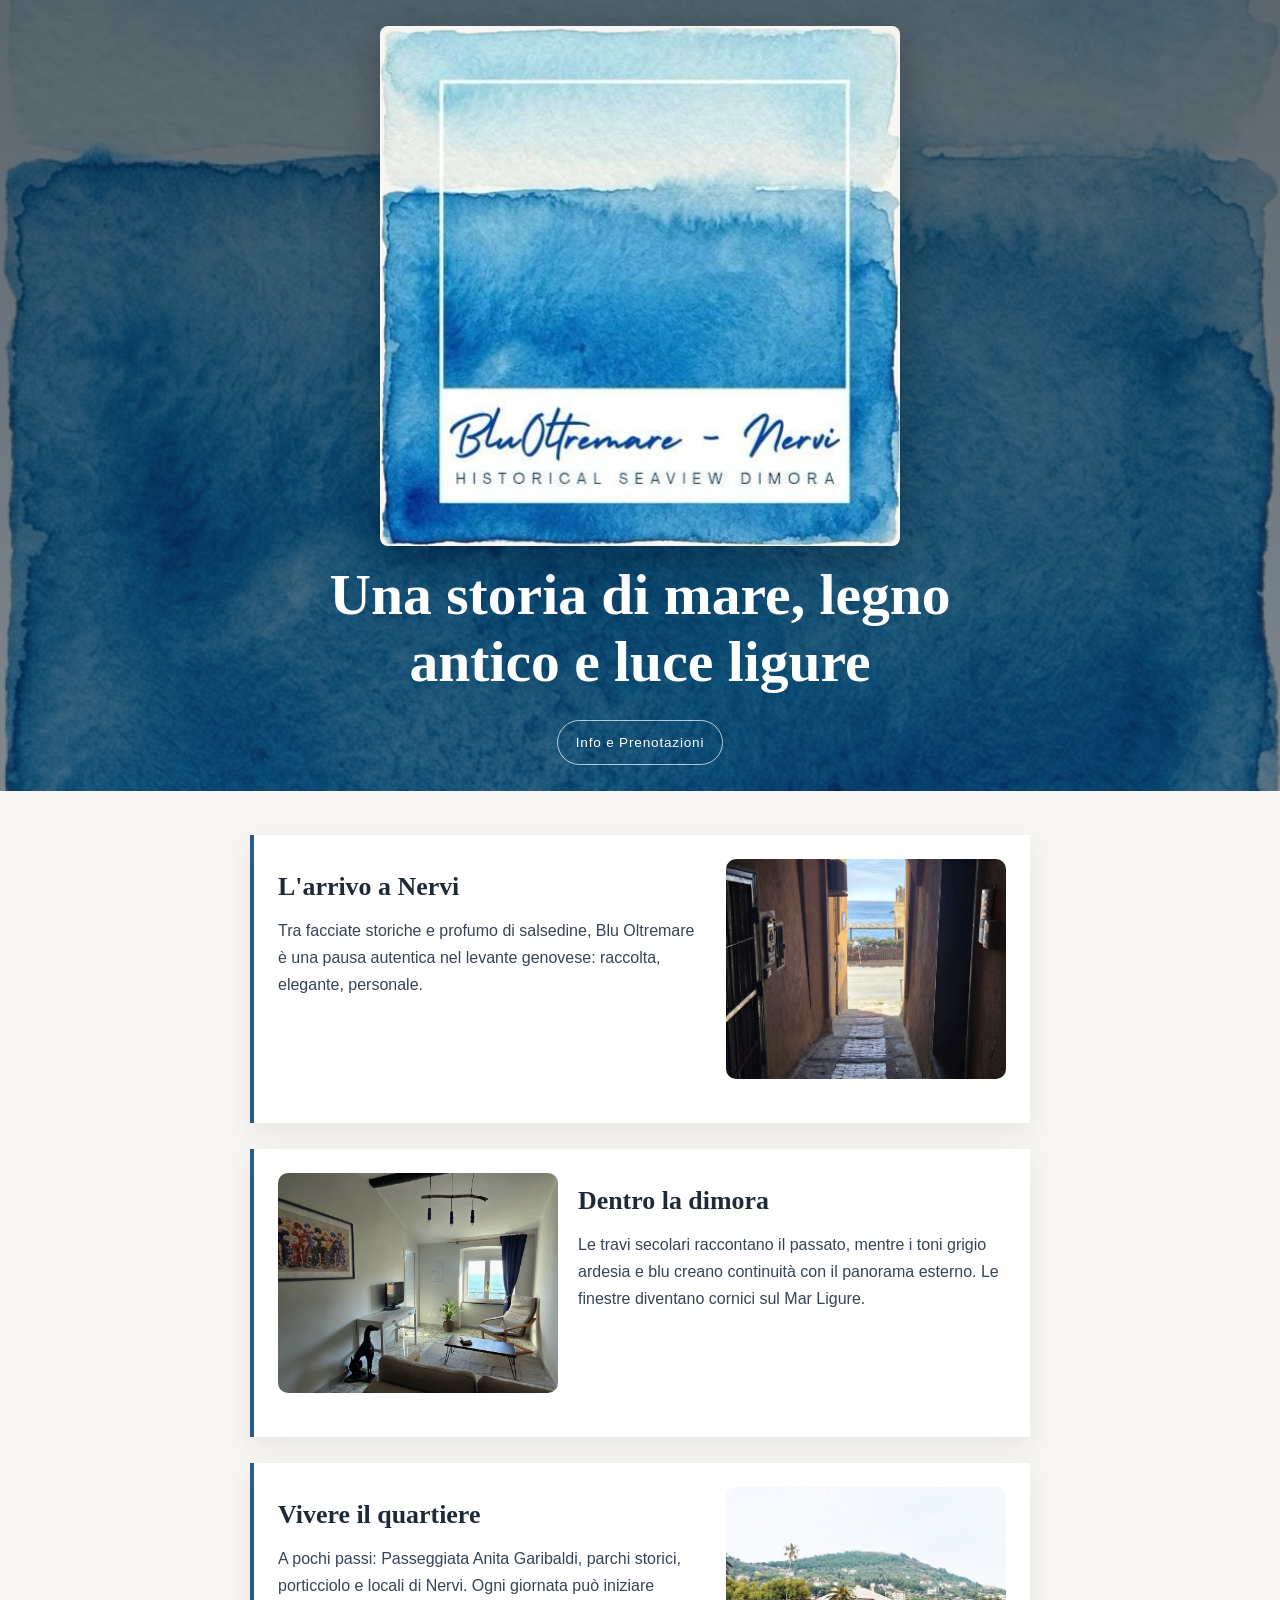
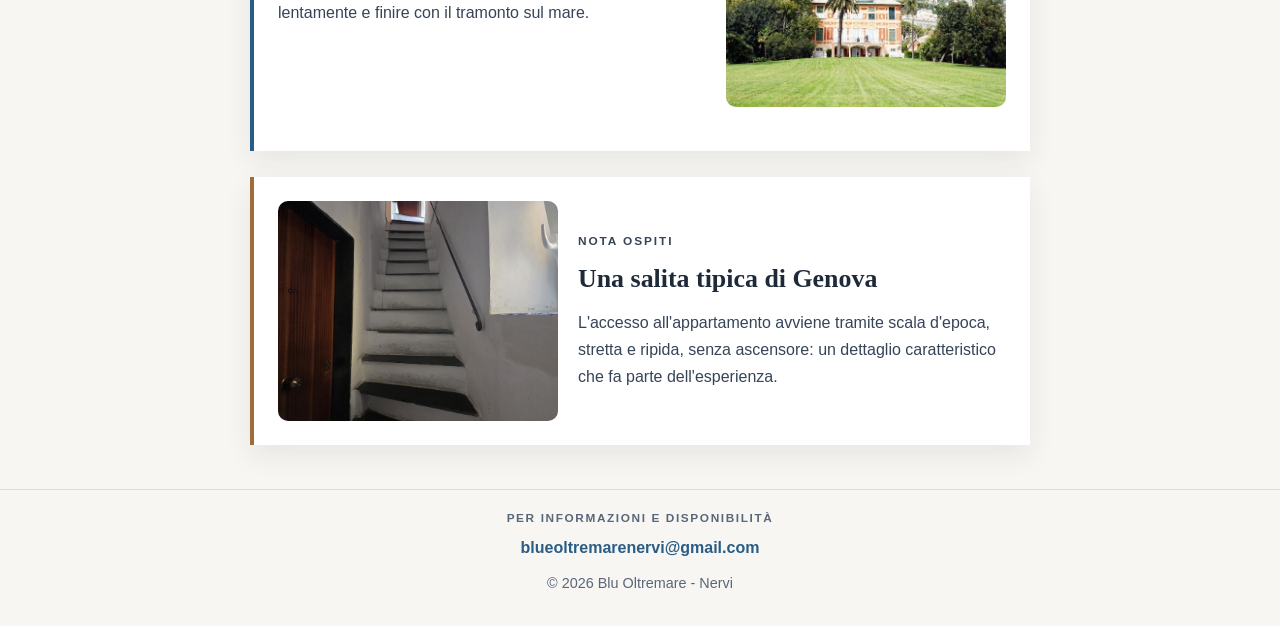
==== commit 6b2af451: "Update SEO meta tags with bluoltremarenervi.com domain in index.html" ====
--- a/index.html
+++ b/index.html
@@ -4,7 +4,35 @@
     <meta charset="UTF-8">
     <meta name="viewport" content="width=device-width, initial-scale=1.0">
     <meta http-equiv="refresh" content="0; url=index10.html">
-    <title>Blu Oltremare - Nervi | Historical Seaview Dimora</title>
+    
+    <!-- SEO Meta Tags -->
+    <meta name="description" content="Blu Oltremare - Nervi: appartamento di lusso in affitto con vista mare a Genova. Dimora storica elegante nel cuore del levante genovese. Prenota subito!">
+    <meta name="keywords" content="appartamento affitto Nervi, Genova, vacanze mare, dimora storica, affitto breve termine, vista mare, levante genovese">
+    <meta name="author" content="Blu Oltremare">
+    <meta name="robots" content="index, follow">
+    <meta name="language" content="Italian">
+    
+    <!-- Open Graph (Social Media) -->
+    <meta property="og:type" content="website">
+    <meta property="og:title" content="Blu Oltremare - Appartamento Lusso Affitto Nervi, Genova">
+    <meta property="og:description" content="Dimora storica elegante con vista mare nel cuore del levante genovese. Travi antiche, colori affascinanti e finestre sul Mar Ligure.">
+    <meta property="og:image" content="https://www.bluoltremarenervi.com/logo1.png">
+    <meta property="og:url" content="https://www.bluoltremarenervi.com/">
+    <meta property="og:locale" content="it_IT">
+    
+    <!-- Twitter Card -->
+    <meta name="twitter:card" content="summary_large_image">
+    <meta name="twitter:title" content="Blu Oltremare - Appartamento Lusso Affitto Nervi, Genova">
+    <meta name="twitter:description" content="Dimora storica elegante con vista mare. Prenota il tuo soggiorno a Nervi!">
+    <meta name="twitter:image" content="https://www.bluoltremarenervi.com/logo1.png">
+    
+    <!-- Canonical URL -->
+    <link rel="canonical" href="https://www.bluoltremarenervi.com/index10.html">
+    
+    <!-- Additional SEO -->
+    <link rel="alternate" hreflang="it" href="https://www.bluoltremarenervi.com/">
+    
+    <title>Blu Oltremare - Appartamento Lusso Affitto Nervi, Genova | Vista Mare</title>
     <link rel="stylesheet" href="style.css">
 </head>
 <body>
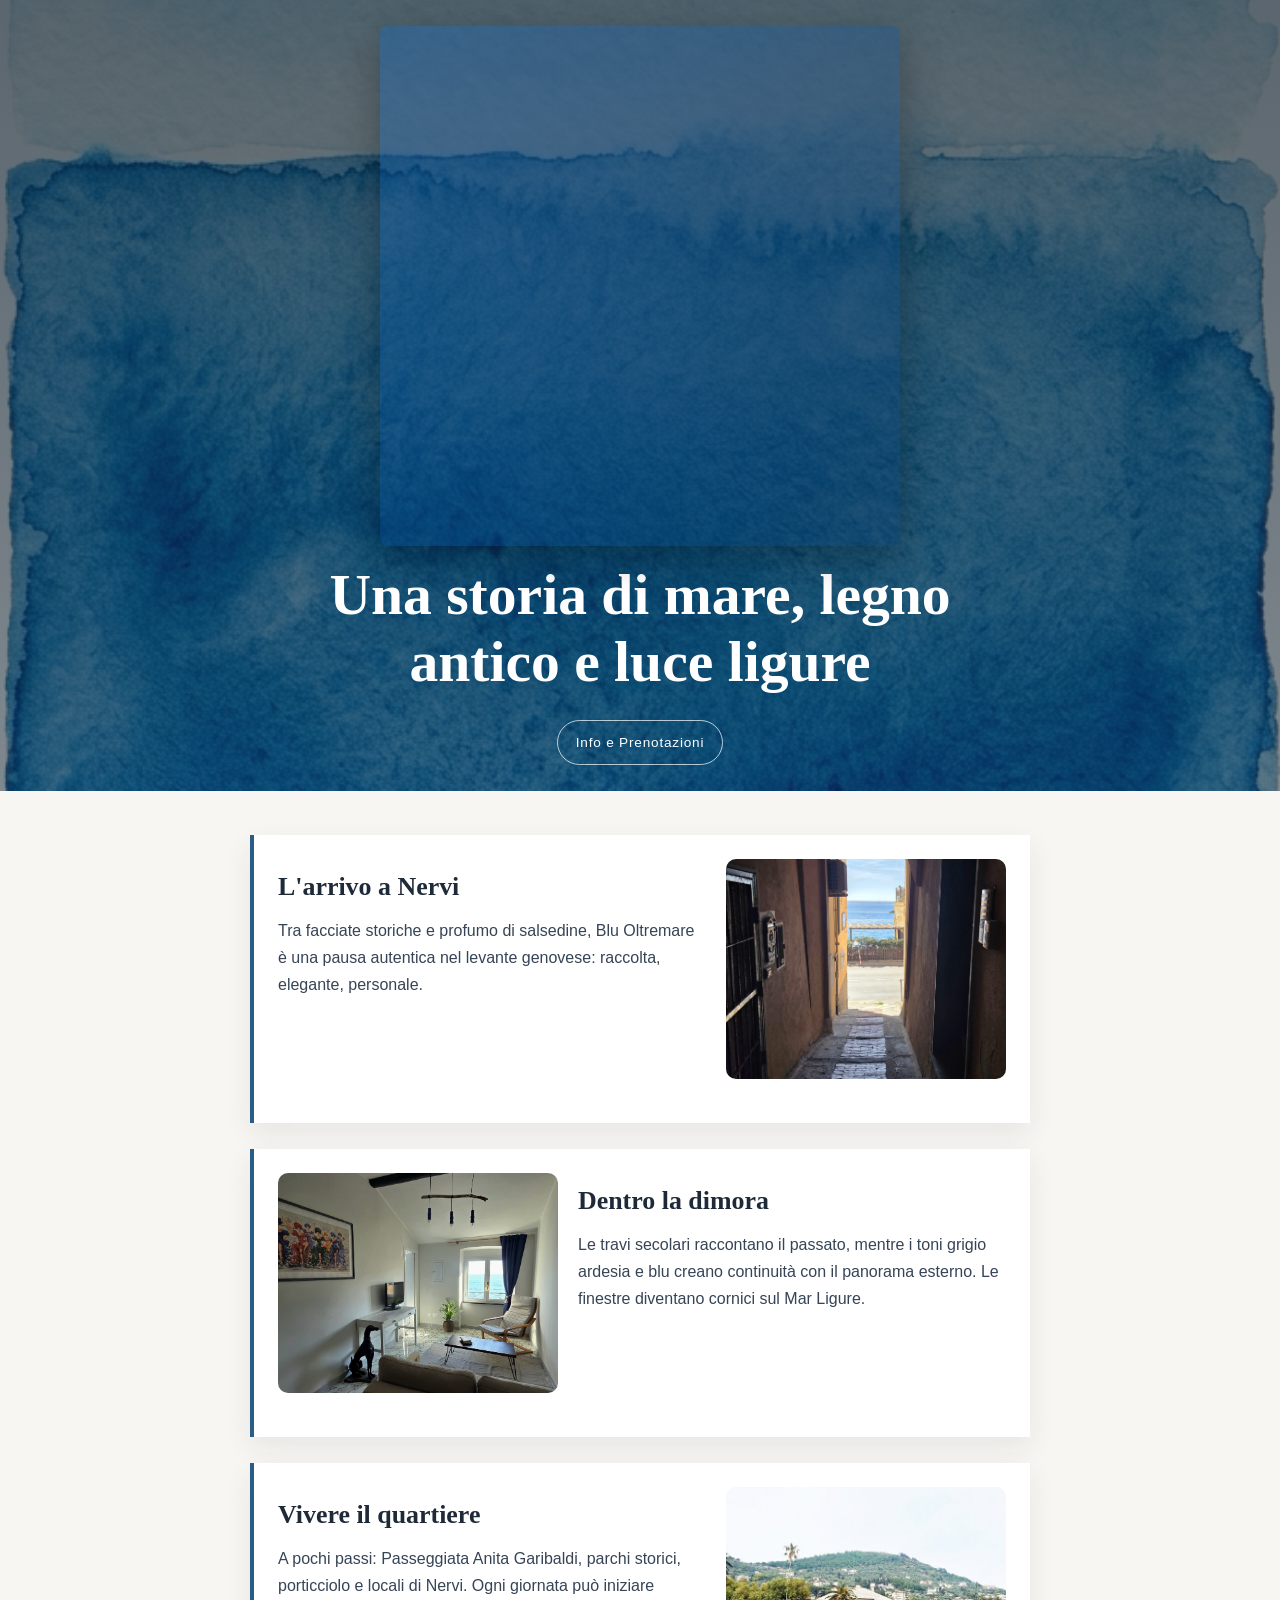
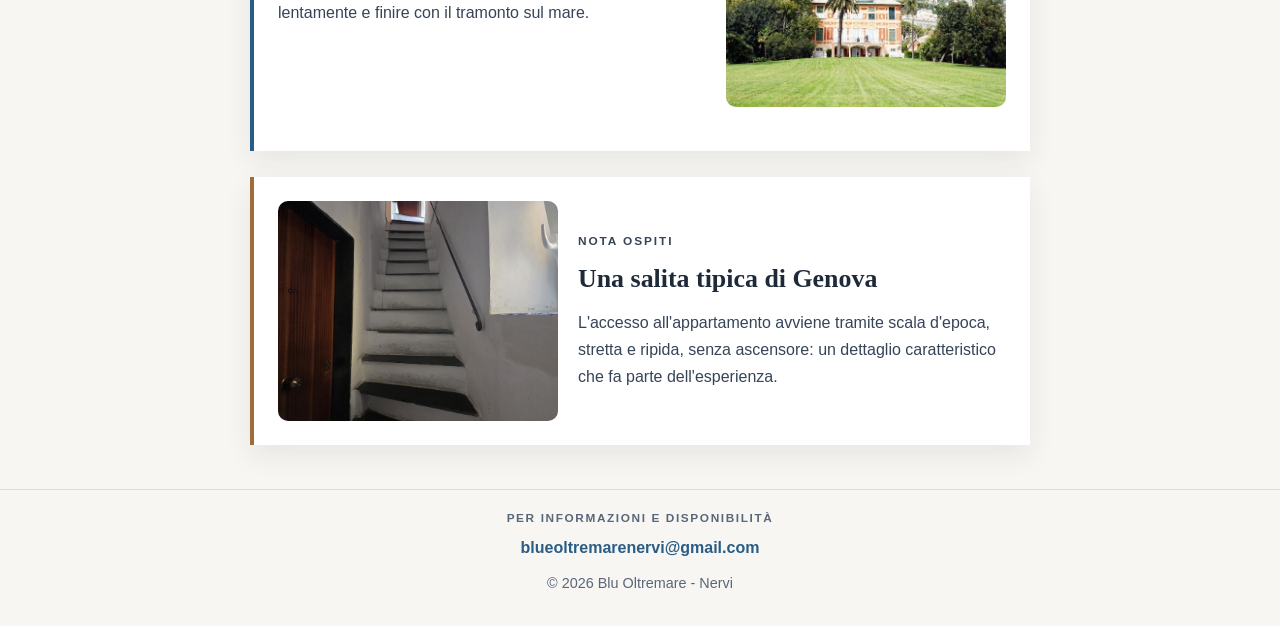
==== commit 30eb8cc6: "utilizza index.html without a redirection Removed the auto-refresh meta tag and added structured dat" ====
--- a/index.html
+++ b/index.html
@@ -3,7 +3,6 @@
 <head>
     <meta charset="UTF-8">
     <meta name="viewport" content="width=device-width, initial-scale=1.0">
-    <meta http-equiv="refresh" content="0; url=index10.html">
     
     <!-- SEO Meta Tags -->
     <meta name="description" content="Blu Oltremare - Nervi: appartamento di lusso in affitto con vista mare a Genova. Dimora storica elegante nel cuore del levante genovese. Prenota subito!">
@@ -27,45 +26,231 @@
     <meta name="twitter:image" content="https://www.bluoltremarenervi.com/logo1.png">
     
     <!-- Canonical URL -->
-    <link rel="canonical" href="https://www.bluoltremarenervi.com/index10.html">
+    <link rel="canonical" href="https://www.bluoltremarenervi.com/">
     
     <!-- Additional SEO -->
     <link rel="alternate" hreflang="it" href="https://www.bluoltremarenervi.com/">
     
+    <!-- Structured Data (JSON-LD) -->
+    <script type="application/ld+json">
+    {
+      "@context": "https://schema.org",
+      "@type": "Accommodation",
+      "name": "Blu Oltremare - Nervi",
+      "description": "Appartamento di lusso in affitto con vista mare nel cuore del levante genovese",
+      "address": {
+        "@type": "PostalAddress",
+        "streetAddress": "Nervi",
+        "addressLocality": "Genova",
+        "addressRegion": "Liguria",
+        "postalCode": "16167",
+        "addressCountry": "IT"
+      },
+      "image": "https://www.bluoltremarenervi.com/logo1.png",
+      "url": "https://www.bluoltremarenervi.com/",
+      "telephone": "+39",
+      "email": "blueoltremarenervi@gmail.com",
+      "amenityFeature": [
+        "Vista mare",
+        "Travi antiche",
+        "Design elegante",
+        "Finestre sul Mar Ligure",
+        "Posizione nel levante genovese"
+      ],
+      "offers": {
+        "@type": "AggregateOffer",
+        "priceCurrency": "EUR",
+        "availability": "https://schema.org/InStock"
+      }
+    }
+    </script>
+    
     <title>Blu Oltremare - Appartamento Lusso Affitto Nervi, Genova | Vista Mare</title>
-    <link rel="stylesheet" href="style.css">
+    <link rel="stylesheet" href="style10.css">
 </head>
 <body>
-
-    <div class="container">
-        <!-- Logo dell'appartamento -->
-        <img src="logo1.png" alt="Blu Oltremare - Nervi #HistoricalSeaviewDimora" class="logo">
-
-        <div>
-            <span class="badge">In arrivo &bull; Coming Soon</span>
+    <header class="cover">
+        <div class="shade"></div>
+        <div class="cover-inner">
+            <div class="logo-container">
+                <video class="background-video" autoplay muted loop playsinline>
+                    <source src="mare.mp4" type="video/mp4">
+                    Il tuo browser non supporta il video HTML5
+                </video>
+                <div class="logo-curtain logo-curtain-left">
+                    <img src="logo1.png" alt="Blu Oltremare - Nervi" class="logo">
+                </div>
+                <div class="logo-curtain logo-curtain-right">
+                    <img src="logo1.png" alt="Blu Oltremare - Nervi" class="logo">
+                </div>
+            </div>
+            <h1>Una storia di mare, legno antico e luce ligure</h1>
+            <a href="mailto:blueoltremarenervi@gmail.com" class="scroll-link">Info e Prenotazioni</a>
         </div>
-        
-        <div class="divider"></div>
-        
-        <p class="message-it">
-            Ti ringraziamo per aver visitato questa pagina.<br>
-            Questo sito è ancora in costruzione ma sarà disponibile a breve.
-        </p>
-
-        <p class="message-en">
-            Thank you for visiting this page.<br>
-            Our website is currently under construction and will be available soon.
-        </p>
-
-        <div class="email-box">
-            <div class="email-label">Per informazioni / For any inquiries</div>
-            <a href="mailto:blueoltremarenervi@gmail.com" class="email-link">blueoltremarenervi@gmail.com</a>
-        </div>
-    </div>
-
-    <footer>
-        &copy; Bluoltremare Nervi — Tutti i diritti riservati / All rights reserved
+    </header>
+
+    <main id="racconto" class="story">
+        <section class="chapter chapter-card accordion-card" tabindex="0">
+            <div class="chapter-content">
+                <p class="chapter-label"></p>
+                <h2>L'arrivo a Nervi</h2>
+                <p>Tra facciate storiche e profumo di salsedine, Blu Oltremare è una pausa autentica nel levante genovese: raccolta, elegante, personale.</p>
+            </div>
+            <div class="chapter-visual-small" aria-hidden="true">
+                <img src="card1_1.jpg" alt="Vista dell'appartamento Blu Oltremare a Nervi">
+            </div>
+            <div class="chapter-visual-expanded" aria-hidden="true">
+                <div class="slider-container">
+                    <button class="slider-arrow slider-prev" aria-label="Immagine precedente">❮</button>
+                    <div class="slider-wrapper">
+                        <div class="slider-track">
+                            <div class="slider-slide">
+                                <img src="card1_1.jpg" alt="L'arrivo a Nervi - Immagine 1">
+                            </div>
+                            <div class="slider-slide">
+                                <img src="card1_2.jpg" alt="Fantastica vista - Immagine 2">
+                            </div>
+                        </div>
+                    </div>
+                    <button class="slider-arrow slider-next" aria-label="Immagine successiva">❯</button>
+                </div>
+            </div>
+        </section>
+
+        <section class="chapter chapter-card accordion-card reverse-accordion" tabindex="0">
+            <div class="chapter-content">
+                <p class="chapter-label"></p>
+                <h2>Dentro la dimora</h2>
+                <p>Le travi secolari raccontano il passato, mentre i toni grigio ardesia e blu creano continuità con il panorama esterno. Le finestre diventano cornici sul Mar Ligure.</p>
+            </div>
+            <div class="chapter-visual-small" aria-hidden="true">
+                <img src="card2_1.jpg" alt="Interno della dimora Blu Oltremare a Nervi">
+            </div>
+            <div class="chapter-visual-expanded" aria-hidden="true">
+                <div class="slider-container">
+                    <button class="slider-arrow slider-prev" aria-label="Immagine precedente">❮</button>
+                    <div class="slider-wrapper">
+                        <div class="slider-track">
+                            <div class="slider-slide">
+                                <img src="card2_1.jpg" alt="Dentro la dimora - Immagine 1">
+                            </div>
+                            <div class="slider-slide">
+                                <img src="card2_2.jpg" alt="Dentro la dimora - Immagine 2">
+                            </div>
+                            <div class="slider-slide">
+                                <img src="card2_3.jpg" alt="Dentro la dimora - Immagine 3">
+                            </div>
+                            <div class="slider-slide">
+                                <img src="card2_4.jpg" alt="Dentro la dimora - Immagine 3">
+                            </div>
+                            <div class="slider-slide">
+                                <img src="card2_5.jpg" alt="Dentro la dimora - Immagine 3">
+                            </div>
+                            <div class="slider-slide">
+                                <img src="card2_6.jpg" alt="Dentro la dimora - Immagine 3">
+                            </div>
+                        </div>
+                    </div>
+                    <button class="slider-arrow slider-next" aria-label="Immagine successiva">❯</button>
+                </div>
+            </div>
+        </section>
+
+        <section class="chapter chapter-card accordion-card" tabindex="0">
+            <div class="chapter-content">
+                <p class="chapter-label"></p>
+                <h2>Vivere il quartiere</h2>
+                <p>A pochi passi: Passeggiata Anita Garibaldi, parchi storici, porticciolo e locali di Nervi. Ogni giornata può iniziare lentamente e finire con il tramonto sul mare.</p>
+            </div>
+            <div class="chapter-visual-small" aria-hidden="true">
+                <img src="card3_1.jpg" alt="Vivere il quartiere di Nervi">
+            </div>
+            <div class="chapter-visual-expanded" aria-hidden="true">
+                <div class="slider-container">
+                    <button class="slider-arrow slider-prev" aria-label="Immagine precedente">❮</button>
+                    <div class="slider-wrapper">
+                        <div class="slider-track">
+                            <div class="slider-slide">
+                                <img src="card3_1.jpg" alt="Vivere il quartiere - Immagine 1">
+                            </div>
+                            <div class="slider-slide">
+                                <img src="card3_2.jpg" alt="Vivere il quartiere - Immagine 2">
+                            </div>
+                            <div class="slider-slide">
+                                <img src="card3_3.jpg" alt="Vivere il quartiere - Immagine 3">
+                            </div>
+                        </div>
+                    </div>
+                    <button class="slider-arrow slider-next" aria-label="Immagine successiva">❯</button>
+                </div>
+            </div>
+        </section>
+
+        <section class="chapter note">
+            <div class="chapter-visual-small" aria-hidden="true">
+                <img src="card4_1.jpg" alt="Nota ospiti - Scala d'epoca dell'appartamento">
+            </div>
+            <div class="chapter-content">
+                <p class="chapter-label">Nota ospiti</p>
+                <h2>Una salita tipica di Genova</h2>
+                <p>L'accesso all'appartamento avviene tramite scala d'epoca, stretta e ripida, senza ascensore: un dettaglio caratteristico che fa parte dell'esperienza.</p>
+            </div>
+        </section>
+    </main>
+
+    <footer class="footer">
+        <p class="contact">Per informazioni e disponibilità</p>
+        <a href="mailto:blueoltremarenervi@gmail.com">blueoltremarenervi@gmail.com</a>
+        <p class="copy">&copy; 2026 Blu Oltremare - Nervi</p>
     </footer>
 
+    <script src="slider.js"></script>
+    <script>
+      document.addEventListener('DOMContentLoaded', function () {
+        const cards = document.querySelectorAll('.accordion-card');
+
+        const toggleCard = (card) => {
+          const wasActive = card.classList.contains('active');
+          cards.forEach((c) => c.classList.remove('active'));
+
+          if (!wasActive) {
+            card.classList.add('active');
+            setTimeout(() => {
+              card.scrollIntoView({ behavior: 'smooth', block: 'start' });
+            }, 120);
+          }
+        };
+
+        cards.forEach((card) => {
+          card.addEventListener('click', function (event) {
+            if (event.target.closest('.slider-arrow')) return;
+            toggleCard(card);
+          });
+
+          card.addEventListener('keydown', function (event) {
+            if (event.key === 'Enter' || event.key === ' ') {
+              event.preventDefault();
+              toggleCard(card);
+            }
+          });
+        });
+
+        const logoContainer = document.querySelector('.logo-container');
+        const video = document.querySelector('.background-video');
+        if (logoContainer) {
+          setTimeout(() => {
+            logoContainer.classList.add('opened');
+            if (video) {
+              video.play().catch(function (error) {
+                console.log("Autoplay non permesso:", error);
+              });
+            }
+          }, 1000);
+          logoContainer.addEventListener('click', function () {
+            logoContainer.classList.toggle('opened');
+          });
+        }
+      });
+    </script>
 </body>
 </html>
--- a/style10.css
+++ b/style10.css
@@ -0,0 +1,522 @@
+:root {
+    --ink: #1f2a39;
+    --paper: #f8f6f2;
+    --paper-2: #f0ece4;
+    --accent: #295d86;
+    --muted: #59677a;
+}
+
+* {
+    box-sizing: border-box;
+    margin: 0;
+    padding: 0;
+}
+
+html {
+    scroll-behavior: smooth;
+}
+
+body {
+    font-family: "Inter", "Segoe UI", Arial, sans-serif;
+    background: var(--paper);
+    color: var(--ink);
+    line-height: 1.7;
+}
+
+.cover {
+    position: relative;
+    min-height: 84vh;
+    background: url("sfondo.png") center/cover no-repeat;
+    display: grid;
+    place-items: center;
+    padding: 26px 20px;
+}
+
+.shade {
+    position: absolute;
+    inset: 0;
+    background: linear-gradient(180deg, rgba(9, 27, 43, 0.66), rgba(9, 27, 43, 0.5));
+}
+
+.cover-inner {
+    position: relative;
+    max-width: 780px;
+    text-align: center;
+    color: #ffffff;
+}
+
+/* Logo Container - Tenda animata */
+.logo-container {
+    position: relative;
+    width: min(520px, 95%);
+    height: auto;
+    aspect-ratio: 1;
+    margin: 0 auto 16px;
+    cursor: pointer;
+    overflow: hidden;
+    border-radius: 8px;
+    box-shadow: 0 10px 40px rgba(0, 0, 0, 0.3);
+}
+
+.background-video {
+    position: absolute;
+    top: 0;
+    left: 0;
+    width: 100%;
+    height: 100%;
+    object-fit: cover;
+    z-index: 1;
+}
+
+.logo-curtain {
+    position: absolute;
+    top: 0;
+    width: 50%;
+    height: 100%;
+    display: flex;
+    align-items: center;
+    justify-content: center;
+    z-index: 10;
+    transition: transform 0.8s cubic-bezier(0.4, 0, 0.2, 1);
+    overflow: hidden;
+    background: var(--paper);
+}
+
+.logo-curtain-left {
+    left: 0;
+    transform: translateX(0);
+}
+
+.logo-curtain-right {
+    right: 0;
+    transform: translateX(0);
+}
+
+.logo-container.opened .logo-curtain-left {
+    transform: translateX(-100%);
+}
+
+.logo-container.opened .logo-curtain-right {
+    transform: translateX(100%);
+}
+
+.logo {
+    width: 100%;
+    height: 100%;
+    object-fit: cover;
+    display: block;
+}
+
+.logo-curtain-left .logo {
+    object-position: left center;
+}
+
+.logo-curtain-right .logo {
+    object-position: right center;
+}
+
+/* Stile del background sotto le tende */
+.logo-container::before {
+    content: '';
+    position: absolute;
+    top: 0;
+    left: 0;
+    right: 0;
+    bottom: 0;
+    background: linear-gradient(135deg, rgba(0, 102, 204, 0.3), rgba(0, 51, 102, 0.3));
+    z-index: 0;
+}
+
+.tag {
+    text-transform: uppercase;
+    letter-spacing: 0.2rem;
+    font-size: 0.74rem;
+    margin-bottom: 10px;
+}
+
+h1 {
+    font-family: "Georgia", "Times New Roman", serif;
+    font-size: clamp(2.1rem, 4.9vw, 3.6rem);
+    line-height: 1.16;
+    margin-bottom: 24px;
+}
+
+.scroll-link {
+    display: inline-block;
+    color: #ffffff;
+    text-decoration: none;
+    border: 1px solid rgba(255, 255, 255, 0.7);
+    border-radius: 999px;
+    padding: 10px 18px;
+    font-size: 0.85rem;
+    letter-spacing: 0.05rem;
+}
+
+.scroll-link:hover {
+    background: rgba(255, 255, 255, 0.15);
+}
+
+.story {
+    max-width: 820px;
+    margin: 0 auto;
+    padding: 44px 20px;
+    display: grid;
+    gap: 26px;
+}
+
+.chapter {
+    background: #ffffff;
+    border-left: 4px solid var(--accent);
+    box-shadow: 0 10px 26px rgba(31, 42, 57, 0.08);
+    padding: 24px;
+}
+
+.chapter.alt {
+    background: var(--paper-2);
+}
+
+.chapter.note {
+    border-left-color: #9d6e3a;
+    display: grid;
+    grid-template-columns: 280px 1fr;
+    gap: 20px;
+    align-items: center;
+}
+
+.chapter-label {
+    text-transform: uppercase;
+    letter-spacing: 0.12rem;
+    font-size: 0.74rem;
+    color: var(--muted);
+    font-weight: 700;
+    margin-bottom: 6px;
+}
+
+.chapter h2 {
+    font-family: "Georgia", "Times New Roman", serif;
+    font-size: 1.62rem;
+    margin-bottom: 8px;
+}
+
+.chapter p {
+    color: #364456;
+}
+
+.chapter-card {
+    display: grid;
+    grid-template-columns: 1fr 280px;
+    gap: 20px;
+    align-items: center;
+    cursor: pointer;
+}
+
+.chapter-card.accordion-card {
+    display: grid;
+    grid-template-columns: 1fr 280px;
+    gap: 20px;
+    align-items: flex-start;
+    touch-action: manipulation;
+    -webkit-tap-highlight-color: transparent;
+}
+
+.chapter-card.accordion-card .chapter-content {
+    grid-column: 1;
+    grid-row: 1 / 3;
+    opacity: 1;
+    transform: translateX(0);
+}
+
+.chapter-card.accordion-card .chapter-visual-small {
+    grid-column: 2;
+    grid-row: 1;
+}
+
+.chapter-card.accordion-card .chapter-visual-expanded {
+    grid-column: 1 / -1;
+    grid-row: 2;
+    display: none;
+    min-width: 0;
+    width: 100%;
+}
+
+.chapter-card.accordion-card.reverse-accordion {
+    grid-template-columns: 280px 1fr;
+}
+
+.chapter-card.accordion-card.reverse-accordion .chapter-content {
+    grid-column: 2;
+    grid-row: 1 / 3;
+}
+
+.chapter-card.accordion-card.reverse-accordion .chapter-visual-small {
+    grid-column: 1;
+    grid-row: 1;
+}
+
+.chapter-card.accordion-card.reverse-accordion .chapter-visual-expanded {
+    grid-column: 1 / -1;
+    grid-row: 2;
+    display: none;
+}
+
+/* Show expanded accordion on all touch/tablet widths when JS adds .active */
+.chapter-card.accordion-card.active .chapter-visual-expanded,
+.chapter-card.accordion-card.reverse-accordion.active .chapter-visual-expanded {
+    display: block;
+}
+
+@media (hover: hover) and (pointer: fine) {
+    .chapter-card.accordion-card:hover .chapter-visual-expanded {
+        display: block;
+    }
+}
+
+@media (hover: none) and (max-width: 640px) {
+    .chapter-card.accordion-card.active .chapter-visual-expanded {
+        display: block;
+    }
+}
+
+.chapter-content {
+    opacity: 1;
+    transform: translateX(0);
+}
+
+.chapter-visual {
+    border-radius: 10px;
+    overflow: hidden;
+    transition: opacity 0.35s ease, transform 0.35s ease;
+    opacity: 1;
+    transform: translateX(0);
+}
+
+.chapter-visual-small {
+    border-radius: 10px;
+    overflow: hidden;
+    width: 280px;
+    height: 220px;
+}
+
+.chapter-visual-small img {
+    width: 100%;
+    height: 100%;
+    object-fit: cover;
+    display: block;
+}
+
+.chapter-visual-expanded {
+    border-radius: 10px;
+    overflow: hidden;
+    width: 100%;
+    min-width: 0;
+}
+
+.slider-container {
+    display: grid;
+    grid-template-columns: 40px minmax(0, 1fr) 40px;
+    align-items: center;
+    gap: 12px;
+    width: 100%;
+    aspect-ratio: 1 / 1;
+    min-width: 0;
+}
+
+.slider-wrapper {
+    width: 100%;
+    height: 100%;
+    overflow: hidden;
+    border-radius: 10px;
+    min-width: 0;
+    min-height: 0;
+}
+
+.slider-track {
+    display: flex;
+    width: 100%;
+    height: 100%;
+    transition: transform 0.4s ease;
+    will-change: transform;
+}
+
+.slider-slide {
+    flex: 0 0 100%;
+    width: 100%;
+    height: 100%;
+    overflow: hidden;
+    min-width: 100%;
+}
+
+.slider-slide img {
+    width: 100%;
+    height: 100%;
+    object-fit: contain;
+    display: block;
+    background: #ffffff;
+}
+
+.slider-arrow {
+    width: 40px;
+    height: 40px;
+    background: rgba(41, 93, 134, 0.8);
+    border: none;
+    color: #ffffff;
+    font-size: 1.2rem;
+    cursor: pointer;
+    border-radius: 50%;
+    display: flex;
+    align-items: center;
+    justify-content: center;
+    transition: background 0.3s ease, transform 0.2s ease;
+}
+
+.slider-arrow:hover {
+    background: rgba(41, 93, 134, 1);
+}
+
+.slider-arrow:active {
+    transform: scale(0.95);
+}
+
+.chapter-card:focus-visible {
+    outline: 2px solid rgba(41, 93, 134, 0.45);
+    outline-offset: 3px;
+}
+
+.footer {
+    text-align: center;
+    padding: 18px 20px 30px;
+    border-top: 1px solid rgba(31, 42, 57, 0.12);
+}
+
+.contact {
+    text-transform: uppercase;
+    letter-spacing: 0.1rem;
+    font-size: 0.74rem;
+    color: var(--muted);
+    margin-bottom: 6px;
+    font-weight: 700;
+}
+
+.footer a {
+    color: var(--accent);
+    font-weight: 700;
+    text-decoration: none;
+    word-break: break-all;
+}
+
+.footer a:hover {
+    text-decoration: underline;
+}
+
+.copy {
+    color: var(--muted);
+    margin-top: 10px;
+    font-size: 0.9rem;
+}
+
+@media (max-width: 640px) {
+    .chapter {
+        padding: 20px;
+    }
+
+    .chapter h2 {
+        font-size: 1.4rem;
+    }
+
+    .chapter-card {
+        grid-template-columns: 1fr;
+    }
+
+    .chapter.note {
+        grid-template-columns: 100px 1fr;
+        gap: 12px;
+    }
+
+    .chapter.note .chapter-visual-small {
+        width: 100px;
+        height: 100px;
+    }
+
+    .chapter-card.accordion-card {
+        grid-template-columns: 1fr 100px;
+        gap: 12px;
+    }
+
+    .chapter-card.accordion-card .chapter-content {
+        grid-column: 1;
+        grid-row: 1 / 3;
+    }
+
+    .chapter-card.accordion-card .chapter-visual-small {
+        grid-column: 2;
+        grid-row: 1 / 3;
+        width: 100px;
+        height: 100px;
+    }
+
+    .chapter-card.accordion-card .chapter-visual-expanded {
+        grid-column: 1 / -1;
+        grid-row: 3;
+        display: none;
+        width: 100%;
+    }
+
+    .chapter-card.accordion-card.active .chapter-visual-expanded {
+        display: block;
+    }
+
+    .chapter-card.accordion-card.reverse-accordion {
+        grid-template-columns: 100px 1fr;
+        gap: 12px;
+    }
+
+    .chapter-card.accordion-card.reverse-accordion .chapter-visual-small {
+        grid-column: 1;
+        grid-row: 1 / 3;
+        width: 100px;
+        height: 100px;
+    }
+
+    .chapter-card.accordion-card.reverse-accordion .chapter-content {
+        grid-column: 2;
+        grid-row: 1 / 3;
+    }
+
+    .chapter-card.accordion-card.reverse-accordion .chapter-visual-expanded {
+        grid-column: 1 / -1;
+        grid-row: 3;
+        display: none;
+        width: 100%;
+    }
+
+    .chapter-card.accordion-card.reverse-accordion.active .chapter-visual-expanded {
+        display: block;
+    }
+
+    .chapter-content {
+        opacity: 1;
+        transform: none;
+    }
+
+    .chapter-visual {
+        opacity: 1;
+        transform: none;
+    }
+
+    .slider-container {
+        aspect-ratio: 1 / 1;
+        grid-template-columns: 32px minmax(0, 1fr) 32px;
+        gap: 8px;
+    }
+
+    .slider-arrow {
+        width: 32px;
+        height: 32px;
+        font-size: 1rem;
+    }
+
+    .logo-container {
+        width: min(400px, 95%);
+        height: auto;
+    }
+}
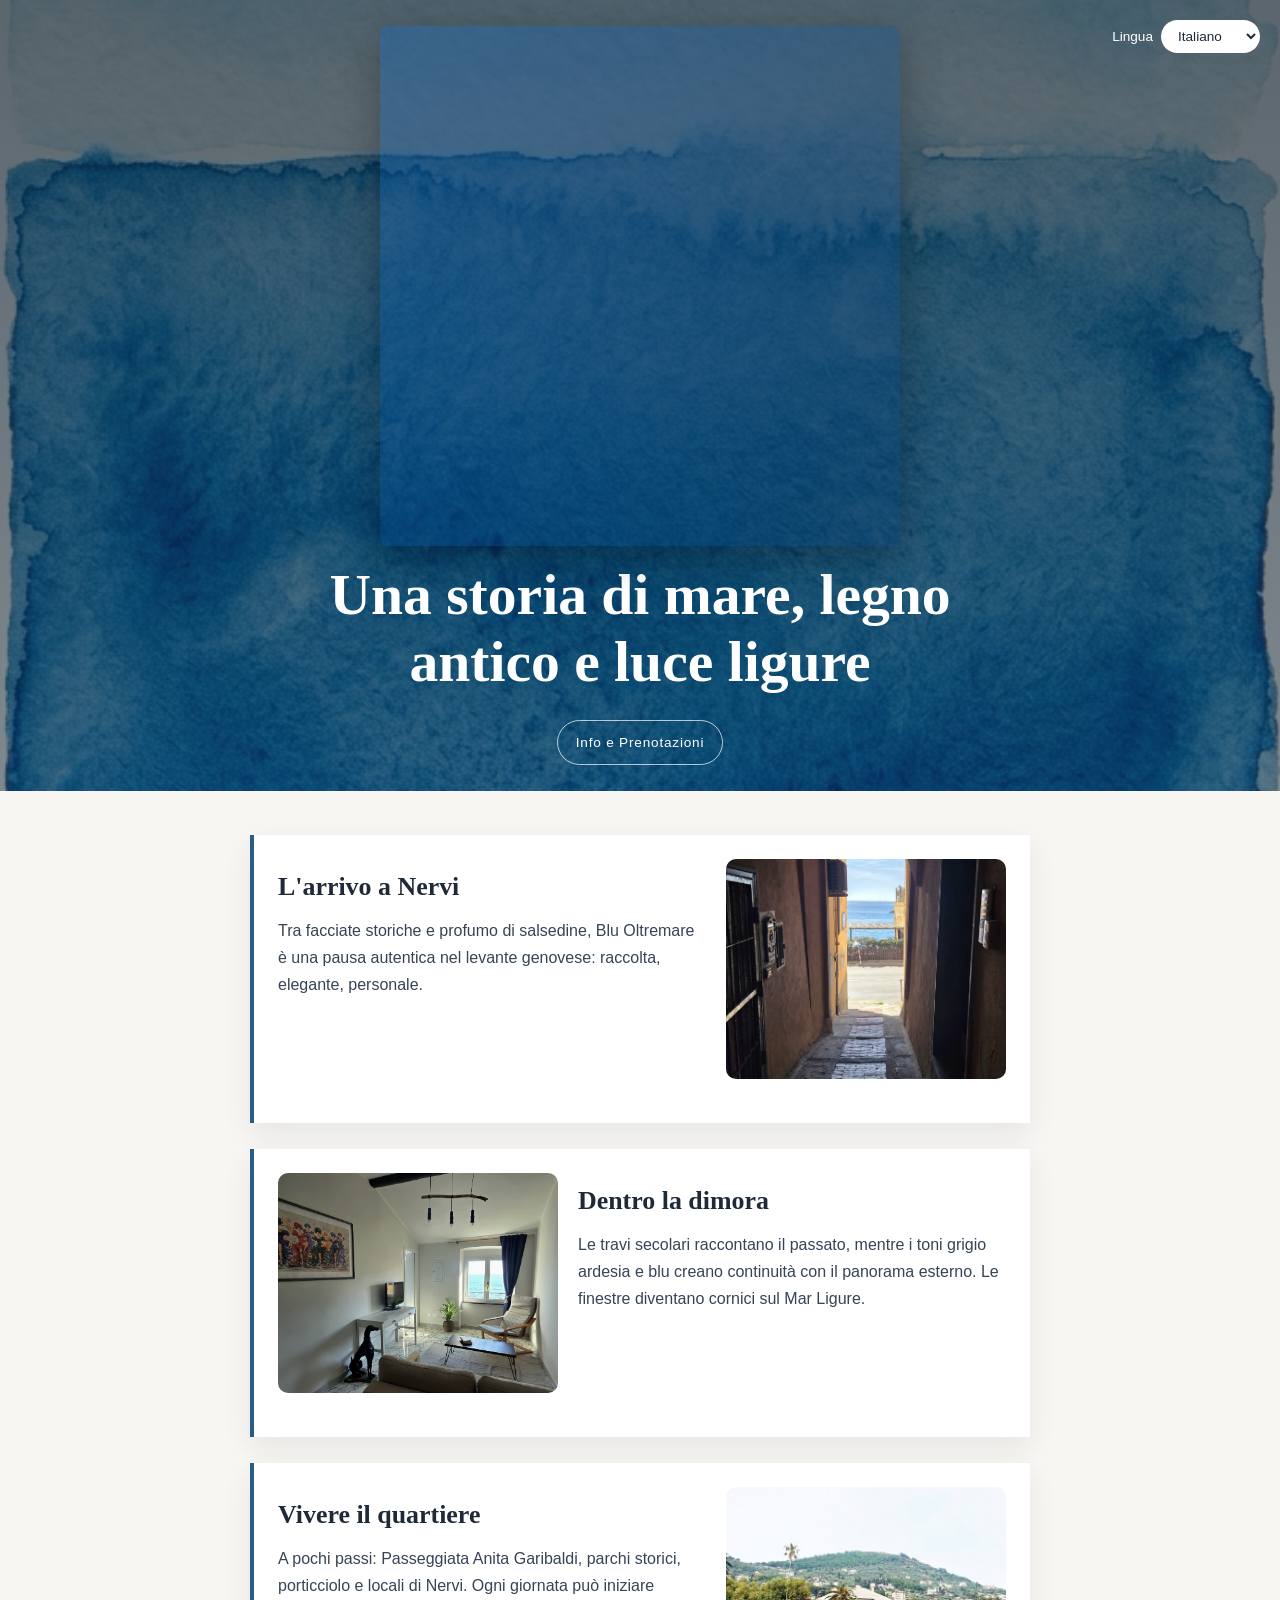
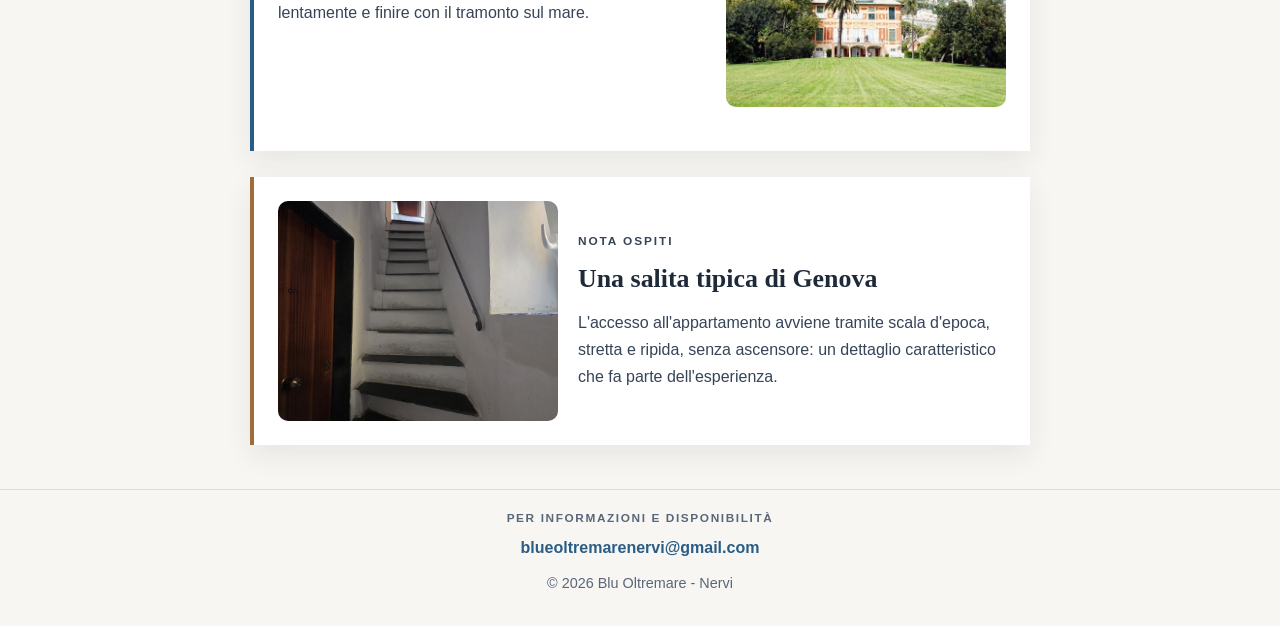
==== commit 5e8c8c8c: "Add multilingual support for static site Co-authored-by: alalexx81 <264348706+alalexx81@users.norepl" ====
--- a/index.html
+++ b/index.html
@@ -5,7 +5,7 @@
     <meta name="viewport" content="width=device-width, initial-scale=1.0">
     
     <!-- SEO Meta Tags -->
-    <meta name="description" content="Blu Oltremare - Nervi: appartamento di lusso in affitto con vista mare a Genova. Dimora storica elegante nel cuore del levante genovese. Prenota subito!">
+    <meta name="description" content="Blu Oltremare - Nervi: appartamento di lusso in affitto con vista mare a Genova. Dimora storica elegante nel cuore del levante genovese. Prenota subito!" data-i18n-meta="metaDescription">
     <meta name="keywords" content="appartamento affitto Nervi, Genova, vacanze mare, dimora storica, affitto breve termine, vista mare, levante genovese">
     <meta name="author" content="Blu Oltremare">
     <meta name="robots" content="index, follow">
@@ -13,16 +13,16 @@
     
     <!-- Open Graph (Social Media) -->
     <meta property="og:type" content="website">
-    <meta property="og:title" content="Blu Oltremare - Appartamento Lusso Affitto Nervi, Genova">
-    <meta property="og:description" content="Dimora storica elegante con vista mare nel cuore del levante genovese. Travi antiche, colori affascinanti e finestre sul Mar Ligure.">
+    <meta property="og:title" content="Blu Oltremare - Appartamento Lusso Affitto Nervi, Genova" data-i18n-meta="pageTitle">
+    <meta property="og:description" content="Dimora storica elegante con vista mare nel cuore del levante genovese. Travi antiche, colori affascinanti e finestre sul Mar Ligure." data-i18n-meta="metaDescription">
     <meta property="og:image" content="https://www.bluoltremarenervi.com/logo1.png">
     <meta property="og:url" content="https://www.bluoltremarenervi.com/">
     <meta property="og:locale" content="it_IT">
     
     <!-- Twitter Card -->
     <meta name="twitter:card" content="summary_large_image">
-    <meta name="twitter:title" content="Blu Oltremare - Appartamento Lusso Affitto Nervi, Genova">
-    <meta name="twitter:description" content="Dimora storica elegante con vista mare. Prenota il tuo soggiorno a Nervi!">
+    <meta name="twitter:title" content="Blu Oltremare - Appartamento Lusso Affitto Nervi, Genova" data-i18n-meta="pageTitle">
+    <meta name="twitter:description" content="Dimora storica elegante con vista mare. Prenota il tuo soggiorno a Nervi!" data-i18n-meta="metaDescription">
     <meta name="twitter:image" content="https://www.bluoltremarenervi.com/logo1.png">
     
     <!-- Canonical URL -->
@@ -65,17 +65,26 @@
     }
     </script>
     
-    <title>Blu Oltremare - Appartamento Lusso Affitto Nervi, Genova | Vista Mare</title>
-    <link rel="stylesheet" href="style10.css">
+    <title data-i18n="pageTitle">Blu Oltremare - Appartamento Lusso Affitto Nervi, Genova | Vista Mare</title>
+    <link rel="stylesheet" href="style.css">
 </head>
 <body>
     <header class="cover">
         <div class="shade"></div>
+        <div class="language-picker">
+            <label for="language-select" data-i18n="languageLabel">Lingua</label>
+            <select id="language-select" aria-label="Lingua" data-i18n-aria-label="languageLabel">
+                <option value="it">Italiano</option>
+                <option value="en">English</option>
+                <option value="de">Deutsch</option>
+                <option value="fr">Français</option>
+            </select>
+        </div>
         <div class="cover-inner">
             <div class="logo-container">
                 <video class="background-video" autoplay muted loop playsinline>
                     <source src="mare.mp4" type="video/mp4">
-                    Il tuo browser non supporta il video HTML5
+                    <span data-i18n="videoFallback">Il tuo browser non supporta il video HTML5</span>
                 </video>
                 <div class="logo-curtain logo-curtain-left">
                     <img src="logo1.png" alt="Blu Oltremare - Nervi" class="logo">
@@ -84,8 +93,8 @@
                     <img src="logo1.png" alt="Blu Oltremare - Nervi" class="logo">
                 </div>
             </div>
-            <h1>Una storia di mare, legno antico e luce ligure</h1>
-            <a href="mailto:blueoltremarenervi@gmail.com" class="scroll-link">Info e Prenotazioni</a>
+            <h1 data-i18n="coverHeading">Una storia di mare, legno antico e luce ligure</h1>
+            <a href="mailto:blueoltremarenervi@gmail.com" class="scroll-link" data-i18n="booking">Info e Prenotazioni</a>
         </div>
     </header>
 
@@ -93,26 +102,26 @@
         <section class="chapter chapter-card accordion-card" tabindex="0">
             <div class="chapter-content">
                 <p class="chapter-label"></p>
-                <h2>L'arrivo a Nervi</h2>
-                <p>Tra facciate storiche e profumo di salsedine, Blu Oltremare è una pausa autentica nel levante genovese: raccolta, elegante, personale.</p>
-            </div>
-            <div class="chapter-visual-small" aria-hidden="true">
-                <img src="card1_1.jpg" alt="Vista dell'appartamento Blu Oltremare a Nervi">
+                <h2 data-i18n="arrivalTitle">L'arrivo a Nervi</h2>
+                <p data-i18n="arrivalDescription">Tra facciate storiche e profumo di salsedine, Blu Oltremare è una pausa autentica nel levante genovese: raccolta, elegante, personale.</p>
+            </div>
+            <div class="chapter-visual-small" aria-hidden="true">
+                <img src="card1_1.jpg" alt="Vista dell'appartamento Blu Oltremare a Nervi" data-i18n-alt="arrivalImage">
             </div>
             <div class="chapter-visual-expanded" aria-hidden="true">
                 <div class="slider-container">
-                    <button class="slider-arrow slider-prev" aria-label="Immagine precedente">❮</button>
+                    <button class="slider-arrow slider-prev" aria-label="Immagine precedente" data-i18n-aria-label="previousImage">❮</button>
                     <div class="slider-wrapper">
                         <div class="slider-track">
                             <div class="slider-slide">
-                                <img src="card1_1.jpg" alt="L'arrivo a Nervi - Immagine 1">
-                            </div>
-                            <div class="slider-slide">
-                                <img src="card1_2.jpg" alt="Fantastica vista - Immagine 2">
+                                <img src="card1_1.jpg" alt="L'arrivo a Nervi - Immagine 1" data-i18n-alt="arrivalImage">
+                            </div>
+                            <div class="slider-slide">
+                                <img src="card1_2.jpg" alt="Fantastica vista - Immagine 2" data-i18n-alt="coastImage">
                             </div>
                         </div>
                     </div>
-                    <button class="slider-arrow slider-next" aria-label="Immagine successiva">❯</button>
+                    <button class="slider-arrow slider-next" aria-label="Immagine successiva" data-i18n-aria-label="nextImage">❯</button>
                 </div>
             </div>
         </section>
@@ -120,38 +129,38 @@
         <section class="chapter chapter-card accordion-card reverse-accordion" tabindex="0">
             <div class="chapter-content">
                 <p class="chapter-label"></p>
-                <h2>Dentro la dimora</h2>
-                <p>Le travi secolari raccontano il passato, mentre i toni grigio ardesia e blu creano continuità con il panorama esterno. Le finestre diventano cornici sul Mar Ligure.</p>
-            </div>
-            <div class="chapter-visual-small" aria-hidden="true">
-                <img src="card2_1.jpg" alt="Interno della dimora Blu Oltremare a Nervi">
+                <h2 data-i18n="insideTitle">Dentro la dimora</h2>
+                <p data-i18n="insideDescription">Le travi secolari raccontano il passato, mentre i toni grigio ardesia e blu creano continuità con il panorama esterno. Le finestre diventano cornici sul Mar Ligure.</p>
+            </div>
+            <div class="chapter-visual-small" aria-hidden="true">
+                <img src="card2_1.jpg" alt="Interno della dimora Blu Oltremare a Nervi" data-i18n-alt="insideImage">
             </div>
             <div class="chapter-visual-expanded" aria-hidden="true">
                 <div class="slider-container">
-                    <button class="slider-arrow slider-prev" aria-label="Immagine precedente">❮</button>
+                    <button class="slider-arrow slider-prev" aria-label="Immagine precedente" data-i18n-aria-label="previousImage">❮</button>
                     <div class="slider-wrapper">
                         <div class="slider-track">
                             <div class="slider-slide">
-                                <img src="card2_1.jpg" alt="Dentro la dimora - Immagine 1">
-                            </div>
-                            <div class="slider-slide">
-                                <img src="card2_2.jpg" alt="Dentro la dimora - Immagine 2">
-                            </div>
-                            <div class="slider-slide">
-                                <img src="card2_3.jpg" alt="Dentro la dimora - Immagine 3">
-                            </div>
-                            <div class="slider-slide">
-                                <img src="card2_4.jpg" alt="Dentro la dimora - Immagine 3">
-                            </div>
-                            <div class="slider-slide">
-                                <img src="card2_5.jpg" alt="Dentro la dimora - Immagine 3">
-                            </div>
-                            <div class="slider-slide">
-                                <img src="card2_6.jpg" alt="Dentro la dimora - Immagine 3">
+                                <img src="card2_1.jpg" alt="Dentro la dimora - Immagine 1" data-i18n-alt="insideImage">
+                            </div>
+                            <div class="slider-slide">
+                                <img src="card2_2.jpg" alt="Dentro la dimora - Immagine 2" data-i18n-alt="insideImage">
+                            </div>
+                            <div class="slider-slide">
+                                <img src="card2_3.jpg" alt="Dentro la dimora - Immagine 3" data-i18n-alt="insideImage">
+                            </div>
+                            <div class="slider-slide">
+                                <img src="card2_4.jpg" alt="Dentro la dimora - Immagine 4" data-i18n-alt="insideImage">
+                            </div>
+                            <div class="slider-slide">
+                                <img src="card2_5.jpg" alt="Dentro la dimora - Immagine 5" data-i18n-alt="insideImage">
+                            </div>
+                            <div class="slider-slide">
+                                <img src="card2_6.jpg" alt="Dentro la dimora - Immagine 6" data-i18n-alt="insideImage">
                             </div>
                         </div>
                     </div>
-                    <button class="slider-arrow slider-next" aria-label="Immagine successiva">❯</button>
+                    <button class="slider-arrow slider-next" aria-label="Immagine successiva" data-i18n-aria-label="nextImage">❯</button>
                 </div>
             </div>
         </section>
@@ -159,51 +168,52 @@
         <section class="chapter chapter-card accordion-card" tabindex="0">
             <div class="chapter-content">
                 <p class="chapter-label"></p>
-                <h2>Vivere il quartiere</h2>
-                <p>A pochi passi: Passeggiata Anita Garibaldi, parchi storici, porticciolo e locali di Nervi. Ogni giornata può iniziare lentamente e finire con il tramonto sul mare.</p>
-            </div>
-            <div class="chapter-visual-small" aria-hidden="true">
-                <img src="card3_1.jpg" alt="Vivere il quartiere di Nervi">
+                <h2 data-i18n="neighborhoodTitle">Vivere il quartiere</h2>
+                <p data-i18n="neighborhoodDescription">A pochi passi: Passeggiata Anita Garibaldi, parchi storici, porticciolo e locali di Nervi. Ogni giornata può iniziare lentamente e finire con il tramonto sul mare.</p>
+            </div>
+            <div class="chapter-visual-small" aria-hidden="true">
+                <img src="card3_1.jpg" alt="Vivere il quartiere di Nervi" data-i18n-alt="neighborhoodImage">
             </div>
             <div class="chapter-visual-expanded" aria-hidden="true">
                 <div class="slider-container">
-                    <button class="slider-arrow slider-prev" aria-label="Immagine precedente">❮</button>
+                    <button class="slider-arrow slider-prev" aria-label="Immagine precedente" data-i18n-aria-label="previousImage">❮</button>
                     <div class="slider-wrapper">
                         <div class="slider-track">
                             <div class="slider-slide">
-                                <img src="card3_1.jpg" alt="Vivere il quartiere - Immagine 1">
-                            </div>
-                            <div class="slider-slide">
-                                <img src="card3_2.jpg" alt="Vivere il quartiere - Immagine 2">
-                            </div>
-                            <div class="slider-slide">
-                                <img src="card3_3.jpg" alt="Vivere il quartiere - Immagine 3">
+                                <img src="card3_1.jpg" alt="Vivere il quartiere - Immagine 1" data-i18n-alt="neighborhoodImage">
+                            </div>
+                            <div class="slider-slide">
+                                <img src="card3_2.jpg" alt="Vivere il quartiere - Immagine 2" data-i18n-alt="neighborhoodImage">
+                            </div>
+                            <div class="slider-slide">
+                                <img src="card3_3.jpg" alt="Vivere il quartiere - Immagine 3" data-i18n-alt="neighborhoodImage">
                             </div>
                         </div>
                     </div>
-                    <button class="slider-arrow slider-next" aria-label="Immagine successiva">❯</button>
+                    <button class="slider-arrow slider-next" aria-label="Immagine successiva" data-i18n-aria-label="nextImage">❯</button>
                 </div>
             </div>
         </section>
 
         <section class="chapter note">
             <div class="chapter-visual-small" aria-hidden="true">
-                <img src="card4_1.jpg" alt="Nota ospiti - Scala d'epoca dell'appartamento">
-            </div>
-            <div class="chapter-content">
-                <p class="chapter-label">Nota ospiti</p>
-                <h2>Una salita tipica di Genova</h2>
-                <p>L'accesso all'appartamento avviene tramite scala d'epoca, stretta e ripida, senza ascensore: un dettaglio caratteristico che fa parte dell'esperienza.</p>
+                <img src="card4_1.jpg" alt="Nota ospiti - Scala d'epoca dell'appartamento" data-i18n-alt="stairsImage">
+            </div>
+            <div class="chapter-content">
+                <p class="chapter-label" data-i18n="guestNote">Nota ospiti</p>
+                <h2 data-i18n="stairsTitle">Una salita tipica di Genova</h2>
+                <p data-i18n="stairsDescription">L'accesso all'appartamento avviene tramite scala d'epoca, stretta e ripida, senza ascensore: un dettaglio caratteristico che fa parte dell'esperienza.</p>
             </div>
         </section>
     </main>
 
     <footer class="footer">
-        <p class="contact">Per informazioni e disponibilità</p>
+        <p class="contact" data-i18n="footerContact">Per informazioni e disponibilità</p>
         <a href="mailto:blueoltremarenervi@gmail.com">blueoltremarenervi@gmail.com</a>
         <p class="copy">&copy; 2026 Blu Oltremare - Nervi</p>
     </footer>
 
+    <script src="i18n.js"></script>
     <script src="slider.js"></script>
     <script>
       document.addEventListener('DOMContentLoaded', function () {
--- a/style.css
+++ b/style.css
@@ -0,0 +1,548 @@
+:root {
+    --ink: #1f2a39;
+    --paper: #f8f6f2;
+    --paper-2: #f0ece4;
+    --accent: #295d86;
+    --muted: #59677a;
+}
+
+* {
+    box-sizing: border-box;
+    margin: 0;
+    padding: 0;
+}
+
+html {
+    scroll-behavior: smooth;
+}
+
+body {
+    font-family: "Inter", "Segoe UI", Arial, sans-serif;
+    background: var(--paper);
+    color: var(--ink);
+    line-height: 1.7;
+}
+
+.cover {
+    position: relative;
+    min-height: 84vh;
+    background: url("sfondo.png") center/cover no-repeat;
+    display: grid;
+    place-items: center;
+    padding: 26px 20px;
+}
+
+.shade {
+    position: absolute;
+    inset: 0;
+    background: linear-gradient(180deg, rgba(9, 27, 43, 0.66), rgba(9, 27, 43, 0.5));
+}
+
+.cover-inner {
+    position: relative;
+    max-width: 780px;
+    text-align: center;
+    color: #ffffff;
+}
+
+.language-picker {
+    position: absolute;
+    top: 20px;
+    right: 20px;
+    z-index: 2;
+    display: flex;
+    align-items: center;
+    gap: 8px;
+    color: #ffffff;
+    font-size: 0.85rem;
+}
+
+.language-picker select {
+    border: 1px solid rgba(255, 255, 255, 0.7);
+    border-radius: 999px;
+    padding: 7px 12px;
+    color: var(--ink);
+    background: #ffffff;
+    font: inherit;
+}
+
+/* Logo Container - Tenda animata */
+.logo-container {
+    position: relative;
+    width: min(520px, 95%);
+    height: auto;
+    aspect-ratio: 1;
+    margin: 0 auto 16px;
+    cursor: pointer;
+    overflow: hidden;
+    border-radius: 8px;
+    box-shadow: 0 10px 40px rgba(0, 0, 0, 0.3);
+}
+
+.background-video {
+    position: absolute;
+    top: 0;
+    left: 0;
+    width: 100%;
+    height: 100%;
+    object-fit: cover;
+    z-index: 1;
+}
+
+.logo-curtain {
+    position: absolute;
+    top: 0;
+    width: 50%;
+    height: 100%;
+    display: flex;
+    align-items: center;
+    justify-content: center;
+    z-index: 10;
+    transition: transform 0.8s cubic-bezier(0.4, 0, 0.2, 1);
+    overflow: hidden;
+    background: var(--paper);
+}
+
+.logo-curtain-left {
+    left: 0;
+    transform: translateX(0);
+}
+
+.logo-curtain-right {
+    right: 0;
+    transform: translateX(0);
+}
+
+.logo-container.opened .logo-curtain-left {
+    transform: translateX(-100%);
+}
+
+.logo-container.opened .logo-curtain-right {
+    transform: translateX(100%);
+}
+
+.logo {
+    width: 100%;
+    height: 100%;
+    object-fit: cover;
+    display: block;
+}
+
+.logo-curtain-left .logo {
+    object-position: left center;
+}
+
+.logo-curtain-right .logo {
+    object-position: right center;
+}
+
+/* Stile del background sotto le tende */
+.logo-container::before {
+    content: '';
+    position: absolute;
+    top: 0;
+    left: 0;
+    right: 0;
+    bottom: 0;
+    background: linear-gradient(135deg, rgba(0, 102, 204, 0.3), rgba(0, 51, 102, 0.3));
+    z-index: 0;
+}
+
+.tag {
+    text-transform: uppercase;
+    letter-spacing: 0.2rem;
+    font-size: 0.74rem;
+    margin-bottom: 10px;
+}
+
+h1 {
+    font-family: "Georgia", "Times New Roman", serif;
+    font-size: clamp(2.1rem, 4.9vw, 3.6rem);
+    line-height: 1.16;
+    margin-bottom: 24px;
+}
+
+.scroll-link {
+    display: inline-block;
+    color: #ffffff;
+    text-decoration: none;
+    border: 1px solid rgba(255, 255, 255, 0.7);
+    border-radius: 999px;
+    padding: 10px 18px;
+    font-size: 0.85rem;
+    letter-spacing: 0.05rem;
+}
+
+.scroll-link:hover {
+    background: rgba(255, 255, 255, 0.15);
+}
+
+.story {
+    max-width: 820px;
+    margin: 0 auto;
+    padding: 44px 20px;
+    display: grid;
+    gap: 26px;
+}
+
+.chapter {
+    background: #ffffff;
+    border-left: 4px solid var(--accent);
+    box-shadow: 0 10px 26px rgba(31, 42, 57, 0.08);
+    padding: 24px;
+}
+
+.chapter.alt {
+    background: var(--paper-2);
+}
+
+.chapter.note {
+    border-left-color: #9d6e3a;
+    display: grid;
+    grid-template-columns: 280px 1fr;
+    gap: 20px;
+    align-items: center;
+}
+
+.chapter-label {
+    text-transform: uppercase;
+    letter-spacing: 0.12rem;
+    font-size: 0.74rem;
+    color: var(--muted);
+    font-weight: 700;
+    margin-bottom: 6px;
+}
+
+.chapter h2 {
+    font-family: "Georgia", "Times New Roman", serif;
+    font-size: 1.62rem;
+    margin-bottom: 8px;
+}
+
+.chapter p {
+    color: #364456;
+}
+
+.chapter-card {
+    display: grid;
+    grid-template-columns: 1fr 280px;
+    gap: 20px;
+    align-items: center;
+    cursor: pointer;
+}
+
+.chapter-card.accordion-card {
+    display: grid;
+    grid-template-columns: 1fr 280px;
+    gap: 20px;
+    align-items: flex-start;
+    touch-action: manipulation;
+    -webkit-tap-highlight-color: transparent;
+}
+
+.chapter-card.accordion-card .chapter-content {
+    grid-column: 1;
+    grid-row: 1 / 3;
+    opacity: 1;
+    transform: translateX(0);
+}
+
+.chapter-card.accordion-card .chapter-visual-small {
+    grid-column: 2;
+    grid-row: 1;
+}
+
+.chapter-card.accordion-card .chapter-visual-expanded {
+    grid-column: 1 / -1;
+    grid-row: 2;
+    display: none;
+    min-width: 0;
+    width: 100%;
+}
+
+.chapter-card.accordion-card.reverse-accordion {
+    grid-template-columns: 280px 1fr;
+}
+
+.chapter-card.accordion-card.reverse-accordion .chapter-content {
+    grid-column: 2;
+    grid-row: 1 / 3;
+}
+
+.chapter-card.accordion-card.reverse-accordion .chapter-visual-small {
+    grid-column: 1;
+    grid-row: 1;
+}
+
+.chapter-card.accordion-card.reverse-accordion .chapter-visual-expanded {
+    grid-column: 1 / -1;
+    grid-row: 2;
+    display: none;
+}
+
+/* Show expanded accordion on all touch/tablet widths when JS adds .active */
+.chapter-card.accordion-card.active .chapter-visual-expanded,
+.chapter-card.accordion-card.reverse-accordion.active .chapter-visual-expanded {
+    display: block;
+}
+
+@media (hover: hover) and (pointer: fine) {
+    .chapter-card.accordion-card:hover .chapter-visual-expanded {
+        display: block;
+    }
+}
+
+@media (hover: none) and (max-width: 640px) {
+    .chapter-card.accordion-card.active .chapter-visual-expanded {
+        display: block;
+    }
+}
+
+.chapter-content {
+    opacity: 1;
+    transform: translateX(0);
+}
+
+.chapter-visual {
+    border-radius: 10px;
+    overflow: hidden;
+    transition: opacity 0.35s ease, transform 0.35s ease;
+    opacity: 1;
+    transform: translateX(0);
+}
+
+.chapter-visual-small {
+    border-radius: 10px;
+    overflow: hidden;
+    width: 280px;
+    height: 220px;
+}
+
+.chapter-visual-small img {
+    width: 100%;
+    height: 100%;
+    object-fit: cover;
+    display: block;
+}
+
+.chapter-visual-expanded {
+    border-radius: 10px;
+    overflow: hidden;
+    width: 100%;
+    min-width: 0;
+}
+
+.slider-container {
+    display: grid;
+    grid-template-columns: 40px minmax(0, 1fr) 40px;
+    align-items: center;
+    gap: 12px;
+    width: 100%;
+    aspect-ratio: 1 / 1;
+    min-width: 0;
+}
+
+.slider-wrapper {
+    width: 100%;
+    height: 100%;
+    overflow: hidden;
+    border-radius: 10px;
+    min-width: 0;
+    min-height: 0;
+}
+
+.slider-track {
+    display: flex;
+    width: 100%;
+    height: 100%;
+    transition: transform 0.4s ease;
+    will-change: transform;
+}
+
+.slider-slide {
+    flex: 0 0 100%;
+    width: 100%;
+    height: 100%;
+    overflow: hidden;
+    min-width: 100%;
+}
+
+.slider-slide img {
+    width: 100%;
+    height: 100%;
+    object-fit: contain;
+    display: block;
+    background: #ffffff;
+}
+
+.slider-arrow {
+    width: 40px;
+    height: 40px;
+    background: rgba(41, 93, 134, 0.8);
+    border: none;
+    color: #ffffff;
+    font-size: 1.2rem;
+    cursor: pointer;
+    border-radius: 50%;
+    display: flex;
+    align-items: center;
+    justify-content: center;
+    transition: background 0.3s ease, transform 0.2s ease;
+}
+
+.slider-arrow:hover {
+    background: rgba(41, 93, 134, 1);
+}
+
+.slider-arrow:active {
+    transform: scale(0.95);
+}
+
+.chapter-card:focus-visible {
+    outline: 2px solid rgba(41, 93, 134, 0.45);
+    outline-offset: 3px;
+}
+
+.footer {
+    text-align: center;
+    padding: 18px 20px 30px;
+    border-top: 1px solid rgba(31, 42, 57, 0.12);
+}
+
+.contact {
+    text-transform: uppercase;
+    letter-spacing: 0.1rem;
+    font-size: 0.74rem;
+    color: var(--muted);
+    margin-bottom: 6px;
+    font-weight: 700;
+}
+
+.footer a {
+    color: var(--accent);
+    font-weight: 700;
+    text-decoration: none;
+    word-break: break-all;
+}
+
+.footer a:hover {
+    text-decoration: underline;
+}
+
+.copy {
+    color: var(--muted);
+    margin-top: 10px;
+    font-size: 0.9rem;
+}
+
+@media (max-width: 640px) {
+    .chapter {
+        padding: 20px;
+    }
+
+    .chapter h2 {
+        font-size: 1.4rem;
+    }
+
+    .chapter-card {
+        grid-template-columns: 1fr;
+    }
+
+    .chapter.note {
+        grid-template-columns: 100px 1fr;
+        gap: 12px;
+    }
+
+    .chapter.note .chapter-visual-small {
+        width: 100px;
+        height: 100px;
+    }
+
+    .chapter-card.accordion-card {
+        grid-template-columns: 1fr 100px;
+        gap: 12px;
+    }
+
+    .chapter-card.accordion-card .chapter-content {
+        grid-column: 1;
+        grid-row: 1 / 3;
+    }
+
+    .chapter-card.accordion-card .chapter-visual-small {
+        grid-column: 2;
+        grid-row: 1 / 3;
+        width: 100px;
+        height: 100px;
+    }
+
+    .chapter-card.accordion-card .chapter-visual-expanded {
+        grid-column: 1 / -1;
+        grid-row: 3;
+        display: none;
+        width: 100%;
+    }
+
+    .chapter-card.accordion-card.active .chapter-visual-expanded {
+        display: block;
+    }
+
+    .chapter-card.accordion-card.reverse-accordion {
+        grid-template-columns: 100px 1fr;
+        gap: 12px;
+    }
+
+    .chapter-card.accordion-card.reverse-accordion .chapter-visual-small {
+        grid-column: 1;
+        grid-row: 1 / 3;
+        width: 100px;
+        height: 100px;
+    }
+
+    .chapter-card.accordion-card.reverse-accordion .chapter-content {
+        grid-column: 2;
+        grid-row: 1 / 3;
+    }
+
+    .chapter-card.accordion-card.reverse-accordion .chapter-visual-expanded {
+        grid-column: 1 / -1;
+        grid-row: 3;
+        display: none;
+        width: 100%;
+    }
+
+    .chapter-card.accordion-card.reverse-accordion.active .chapter-visual-expanded {
+        display: block;
+    }
+
+    .chapter-content {
+        opacity: 1;
+        transform: none;
+    }
+
+    .chapter-visual {
+        opacity: 1;
+        transform: none;
+    }
+
+    .slider-container {
+        aspect-ratio: 1 / 1;
+        grid-template-columns: 32px minmax(0, 1fr) 32px;
+        gap: 8px;
+    }
+
+    .slider-arrow {
+        width: 32px;
+        height: 32px;
+        font-size: 1rem;
+    }
+
+    .logo-container {
+        width: min(400px, 95%);
+        height: auto;
+    }
+
+    .language-picker {
+        top: 12px;
+        right: 12px;
+    }
+}
